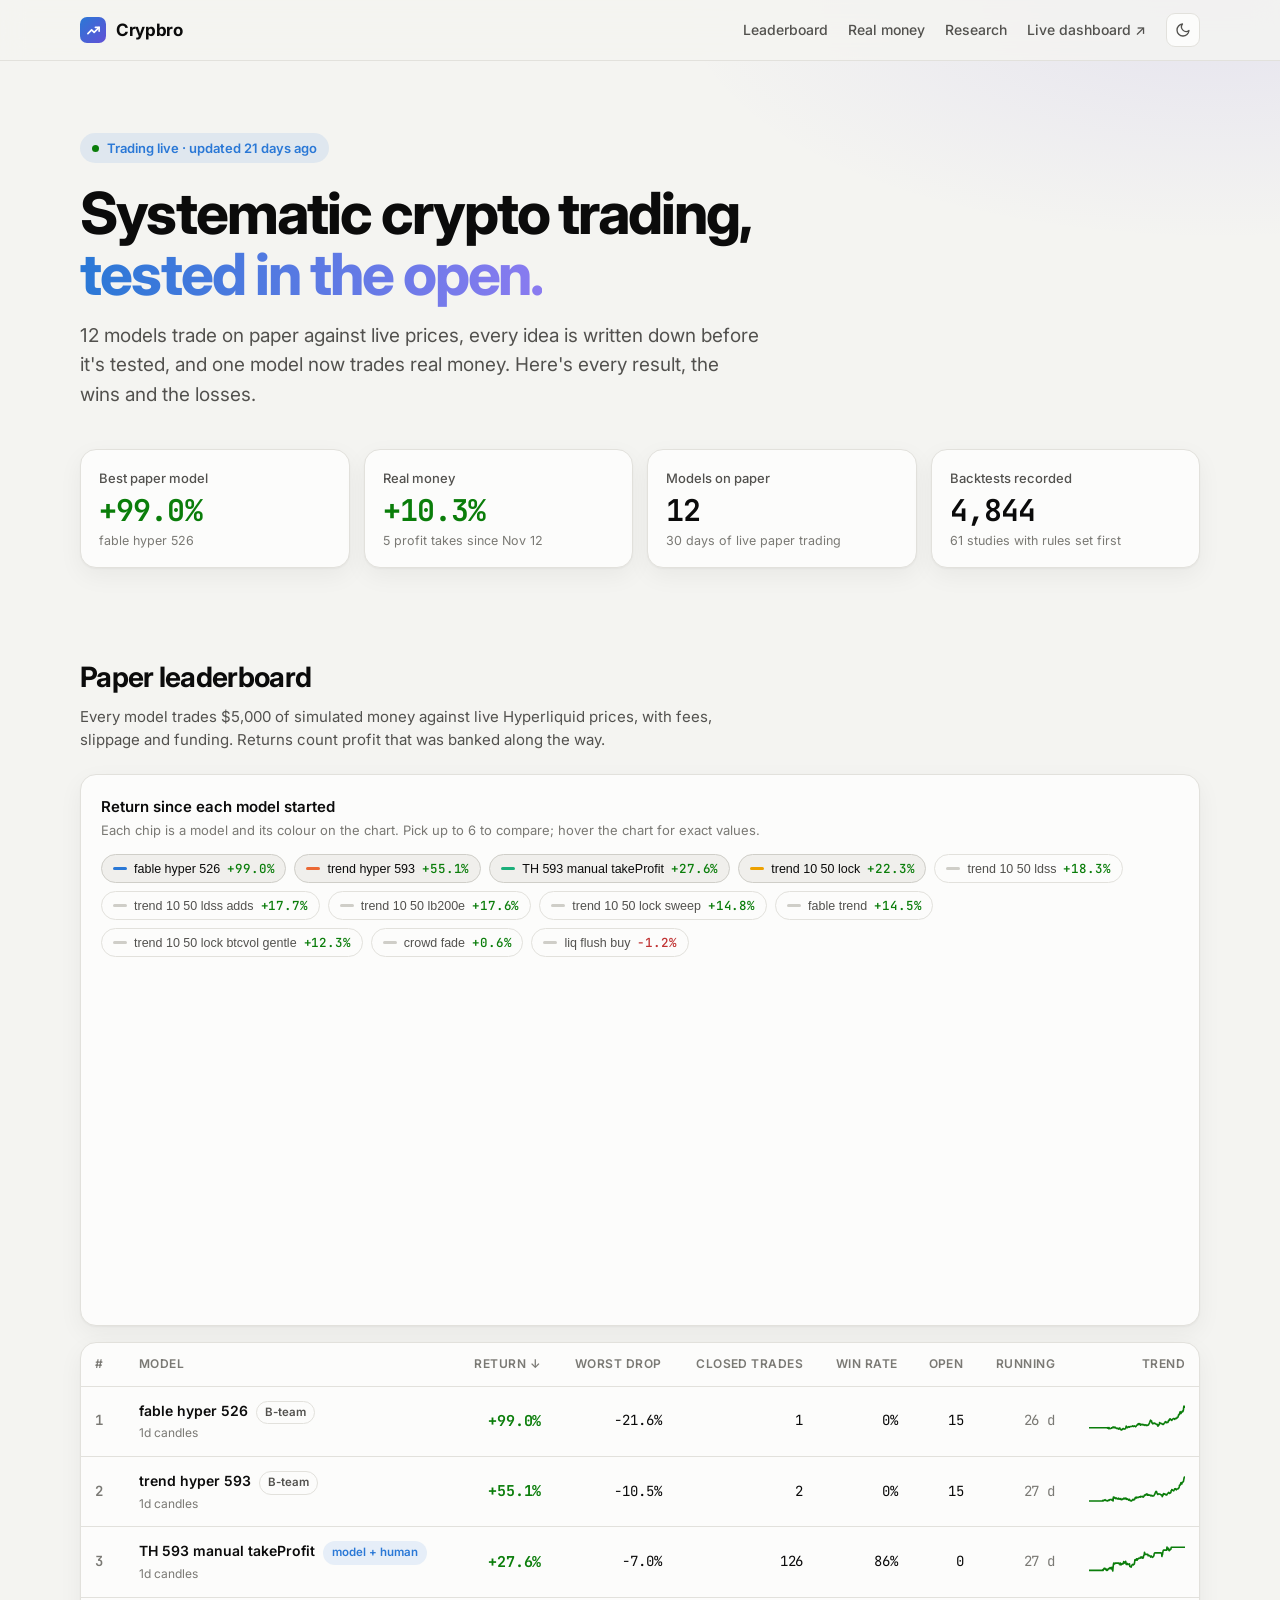
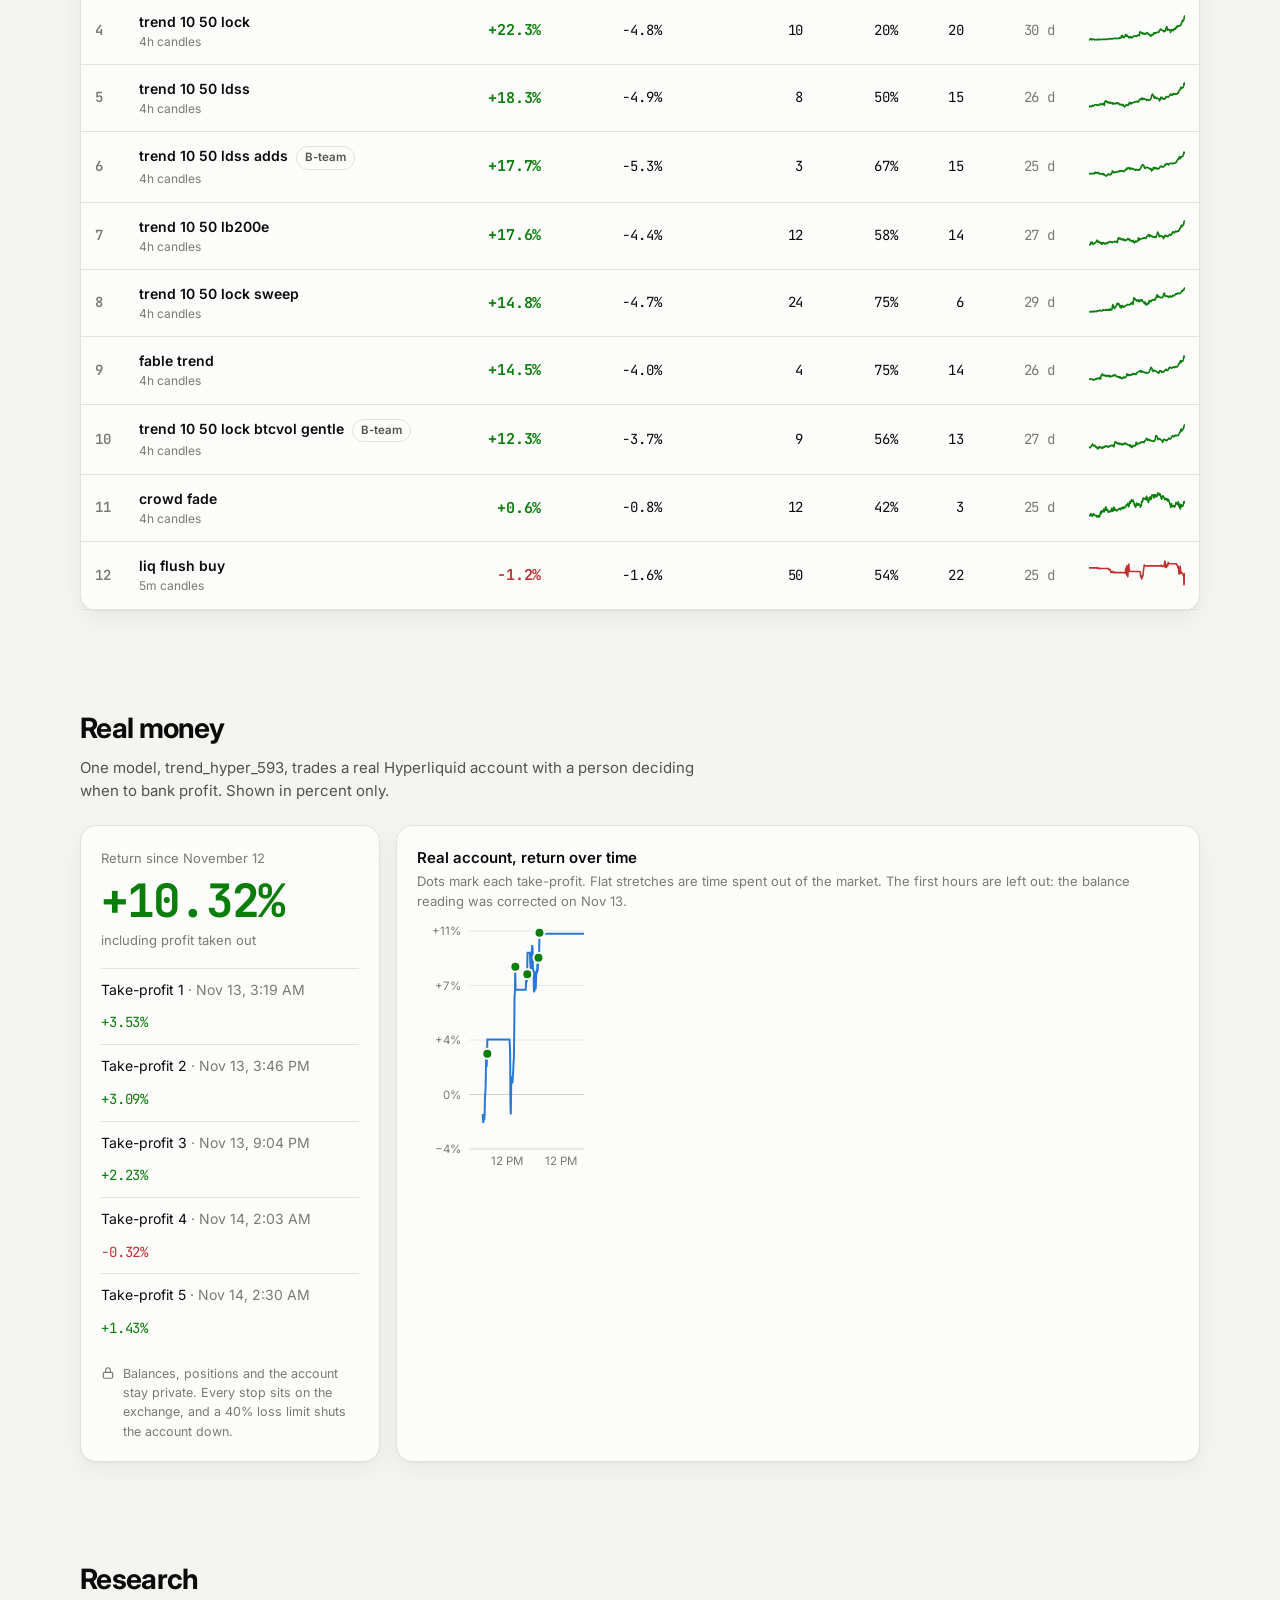
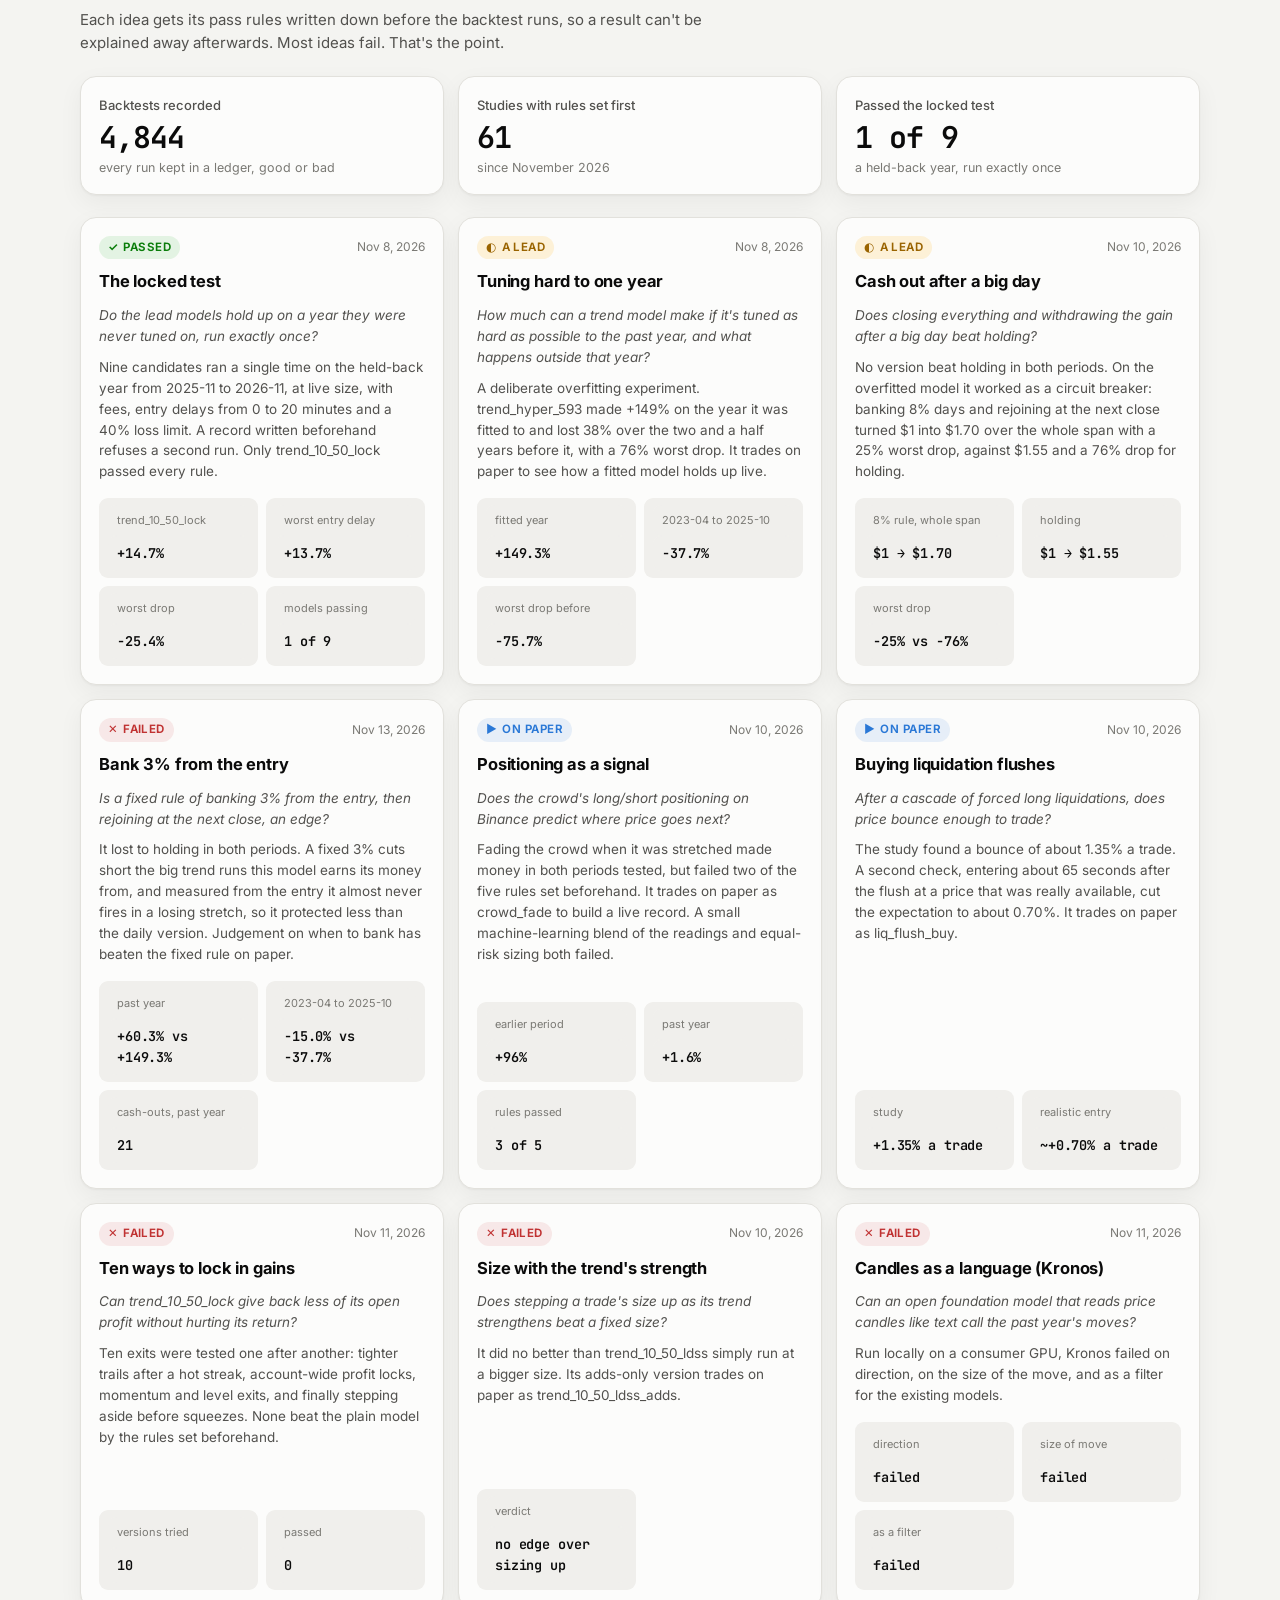
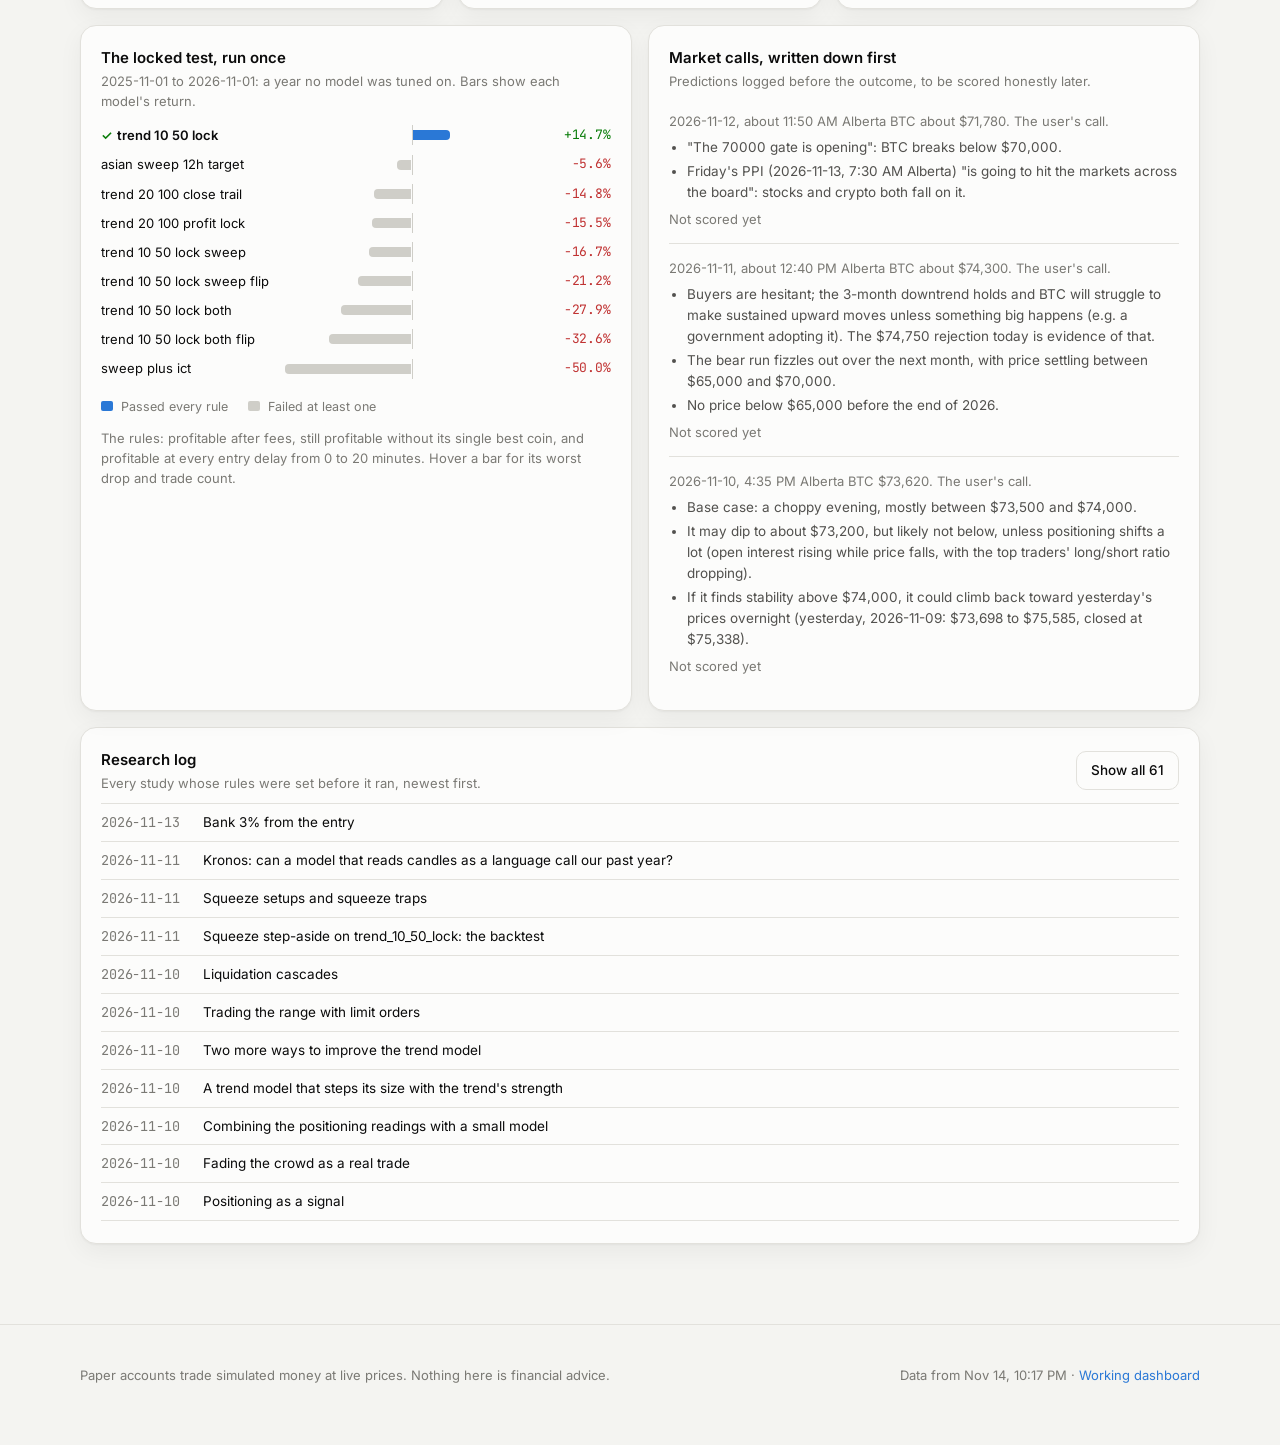
==== index.html @ 4614a89d "Paper dashboard, 2026-11-14 17:17 EST Co-Authored-By: Claude Opus 5.5 <noreply@anthropic.com>" ====
<!doctype html>
<html lang="en">
  <head>
    <meta charset="UTF-8" />
    <meta name="viewport" content="width=device-width, initial-scale=1.0" />
    <meta name="description" content="Systematic crypto trading, tested in the open: paper results, research and a real-money run." />
    <title>Crypbro Results</title>
    <link rel="icon" href="data:image/svg+xml,%3Csvg xmlns='http://www.w3.org/2000/svg' viewBox='0 0 24 24'%3E%3Crect width='24' height='24' rx='6' fill='%232a78d6'/%3E%3Cpolyline points='4 16 9 11 13 14 20 7' fill='none' stroke='white' stroke-width='2.4' stroke-linecap='round' stroke-linejoin='round'/%3E%3C/svg%3E" />
    <link rel="preconnect" href="https://fonts.googleapis.com" />
    <link rel="preconnect" href="https://fonts.gstatic.com" crossorigin />
    <link href="https://fonts.googleapis.com/css2?family=Inter:wght@400;500;600;700;800&family=JetBrains+Mono:wght@400;600&display=swap" rel="stylesheet" />
    <script type="module" crossorigin src="./assets/index-CqusZBx5.js"></script>
    <link rel="stylesheet" crossorigin href="./assets/index-C0SHn3SB.css">
  </head>
  <body>
    <div id="root"></div>
  </body>
</html>
---- assets/index-C0SHn3SB.css ----
:root{color-scheme:light;--page: #f4f4f1;--surface-1: #fcfcfb;--surface-2: #f0efec;--border: #e2e1dc;--border-strong: #cfcec8;--text-primary: #0b0b0b;--text-secondary: #52514e;--text-muted: #7a7974;--accent: #2a78d6;--accent-soft: rgba(42, 120, 214, .1);--up: #0a7d0a;--down: #c03232;--up-soft: rgba(12, 163, 12, .1);--down-soft: rgba(208, 59, 59, .1);--warn: #9a6400;--warn-soft: rgba(250, 178, 25, .16);--grid: #e8e7e2;--glow: radial-gradient(1200px 500px at 15% -10%, rgba(42, 120, 214, .14), transparent 60%), radial-gradient(900px 400px at 95% 0%, rgba(98, 80, 214, .1), transparent 60%);--series-1: #2a78d6;--series-2: #eb6834;--series-3: #1baf7a;--series-4: #eda100;--series-5: #e87ba4;--series-6: #008300;--shadow: 0 1px 2px rgba(0, 0, 0, .04), 0 8px 24px rgba(0, 0, 0, .05)}@media(prefers-color-scheme:dark){:root:not([data-theme=light]){color-scheme:dark;--page: #111110;--surface-1: #1a1a19;--surface-2: #222220;--border: #2c2c29;--border-strong: #3a3a36;--text-primary: #f0efec;--text-secondary: #c3c2b7;--text-muted: #8d8c84;--accent: #3987e5;--accent-soft: rgba(57, 135, 229, .14);--up: #3cc13c;--down: #ec6b6b;--up-soft: rgba(12, 163, 12, .16);--down-soft: rgba(208, 59, 59, .18);--warn: #fab219;--warn-soft: rgba(250, 178, 25, .14);--grid: #262624;--glow: radial-gradient(1200px 500px at 15% -10%, rgba(57, 135, 229, .18), transparent 60%), radial-gradient(900px 400px at 95% 0%, rgba(144, 133, 233, .12), transparent 60%);--series-1: #3987e5;--series-2: #d95926;--series-3: #199e70;--series-4: #c98500;--series-5: #d55181;--series-6: #008300;--shadow: 0 1px 2px rgba(0, 0, 0, .3), 0 8px 24px rgba(0, 0, 0, .25)}}:root[data-theme=dark]{color-scheme:dark;--page: #111110;--surface-1: #1a1a19;--surface-2: #222220;--border: #2c2c29;--border-strong: #3a3a36;--text-primary: #f0efec;--text-secondary: #c3c2b7;--text-muted: #8d8c84;--accent: #3987e5;--accent-soft: rgba(57, 135, 229, .14);--up: #3cc13c;--down: #ec6b6b;--up-soft: rgba(12, 163, 12, .16);--down-soft: rgba(208, 59, 59, .18);--warn: #fab219;--warn-soft: rgba(250, 178, 25, .14);--grid: #262624;--glow: radial-gradient(1200px 500px at 15% -10%, rgba(57, 135, 229, .18), transparent 60%), radial-gradient(900px 400px at 95% 0%, rgba(144, 133, 233, .12), transparent 60%);--series-1: #3987e5;--series-2: #d95926;--series-3: #199e70;--series-4: #c98500;--series-5: #d55181;--series-6: #008300;--shadow: 0 1px 2px rgba(0, 0, 0, .3), 0 8px 24px rgba(0, 0, 0, .25)}*{box-sizing:border-box}html{scroll-behavior:smooth;scroll-padding-top:72px}body{margin:0;background:var(--page);background-image:var(--glow);background-repeat:no-repeat;color:var(--text-primary);font:15px/1.55 Inter,system-ui,-apple-system,Segoe UI,sans-serif;-webkit-font-smoothing:antialiased}a{color:var(--accent);text-decoration:none}a:hover{text-decoration:underline}.num{font-family:JetBrains Mono,ui-monospace,monospace;font-variant-numeric:tabular-nums;letter-spacing:-.01em}.up{color:var(--up)}.down{color:var(--down)}.flat{color:var(--text-secondary)}.muted{color:var(--text-muted)}.wrap{max-width:1160px;margin:0 auto;padding:0 20px}@media(max-width:600px){.wrap{padding:0 16px}}.nav{position:sticky;top:0;z-index:20;background:color-mix(in srgb,var(--page) 82%,transparent);-webkit-backdrop-filter:saturate(160%) blur(12px);backdrop-filter:saturate(160%) blur(12px);border-bottom:1px solid var(--border)}.nav .wrap{display:flex;align-items:center;gap:24px;height:60px}.brand{display:flex;align-items:center;gap:10px;font-weight:700;font-size:17px;color:var(--text-primary);letter-spacing:-.02em}.brand:hover{text-decoration:none}.brand-mark{width:26px;height:26px;border-radius:7px;background:linear-gradient(135deg,var(--series-1),#6250d6);display:grid;place-items:center}.nav-links{display:flex;gap:20px;margin-left:auto;align-items:center}.nav-links a{color:var(--text-secondary);font-size:14px;font-weight:500}.nav-links a:hover{color:var(--text-primary);text-decoration:none}.icon-btn{border:1px solid var(--border);background:var(--surface-1);color:var(--text-secondary);width:34px;height:34px;border-radius:9px;display:grid;place-items:center;cursor:pointer}.icon-btn:hover{color:var(--text-primary);border-color:var(--border-strong)}@media(max-width:720px){.nav-links a.hide-sm{display:none}.nav-links{gap:14px}}.hero{padding:72px 0 40px}.eyebrow{display:inline-flex;align-items:center;gap:8px;font-size:13px;font-weight:600;color:var(--accent);background:var(--accent-soft);padding:5px 12px;border-radius:999px}.pulse{width:7px;height:7px;border-radius:50%;background:var(--up);box-shadow:0 0 0 0 var(--up);animation:pulse 2s infinite}@keyframes pulse{0%{box-shadow:0 0 color-mix(in srgb,var(--up) 60%,transparent)}70%{box-shadow:0 0 0 8px transparent}to{box-shadow:0 0 0 0 transparent}}@media(prefers-reduced-motion:reduce){.pulse{animation:none}html{scroll-behavior:auto}}.hero h1{font-size:clamp(34px,5.6vw,58px);line-height:1.05;letter-spacing:-.035em;margin:20px 0 16px;max-width:820px;font-weight:750}.hero h1 .grad{background:linear-gradient(90deg,var(--series-1),#8a7bf0);-webkit-background-clip:text;background-clip:text;color:transparent}.hero p.lede{font-size:clamp(16px,2vw,19px);color:var(--text-secondary);max-width:680px;margin:0}.kpis{display:grid;grid-template-columns:repeat(4,1fr);gap:14px;margin-top:40px}@media(max-width:900px){.kpis{grid-template-columns:repeat(2,1fr)}}@media(max-width:460px){.kpis{grid-template-columns:1fr}}.kpi{background:var(--surface-1);border:1px solid var(--border);border-radius:16px;padding:18px 18px 16px;box-shadow:var(--shadow)}.kpi .k{font-size:13px;color:var(--text-secondary);font-weight:500}.kpi .v{font-size:30px;font-weight:650;letter-spacing:-.03em;margin:6px 0 4px;line-height:1.1}.kpi .s{font-size:12.5px;color:var(--text-muted)}section.block{padding:48px 0}.section-head{display:flex;align-items:flex-end;justify-content:space-between;gap:20px;margin-bottom:22px;flex-wrap:wrap}.section-head h2{font-size:28px;letter-spacing:-.025em;margin:0 0 6px}.section-head p{margin:0;color:var(--text-secondary);max-width:640px}.card{background:var(--surface-1);border:1px solid var(--border);border-radius:16px;box-shadow:var(--shadow)}.card-pad{padding:20px}@media(max-width:600px){.card-pad{padding:14px}}.card-title{font-size:15px;font-weight:600;margin:0}.card-sub{font-size:13px;color:var(--text-muted);margin:2px 0 0}.chips{display:flex;flex-wrap:wrap;gap:8px;margin:14px 0 6px}.chip{display:inline-flex;align-items:center;gap:7px;font-size:12.5px;font-weight:500;border:1px solid var(--border);background:var(--surface-1);color:var(--text-secondary);padding:5px 11px;border-radius:999px;cursor:pointer;white-space:nowrap}.chip:hover{border-color:var(--border-strong);color:var(--text-primary)}.chip[aria-pressed=true]{color:var(--text-primary);border-color:var(--border-strong);background:var(--surface-2)}.chip:disabled{opacity:.45;cursor:not-allowed}.swatch{width:14px;height:3px;border-radius:2px;flex:none}.chip .swatch.off{background:var(--border-strong)!important}.chart-box{height:340px;margin-top:8px}@media(max-width:600px){.chart-box{height:260px}}.tooltip{background:var(--surface-1);border:1px solid var(--border-strong);border-radius:10px;padding:10px 12px;box-shadow:var(--shadow);font-size:12.5px;min-width:190px}.tooltip .when{color:var(--text-muted);margin-bottom:6px}.tooltip .row{display:flex;align-items:center;gap:8px;justify-content:space-between;padding:2px 0}.tooltip .row .who{display:flex;align-items:center;gap:7px;color:var(--text-secondary)}.recharts-cartesian-axis-tick-value{fill:var(--text-muted);font-size:11.5px}.recharts-surface:focus{outline:none}.table-wrap{overflow-x:auto}table.board{width:100%;border-collapse:collapse;font-size:14px}table.board th{text-align:left;font-size:12px;font-weight:600;color:var(--text-muted);text-transform:uppercase;letter-spacing:.04em;padding:12px 14px;border-bottom:1px solid var(--border);white-space:nowrap}table.board th.r,table.board td.r{text-align:right}table.board th button{all:unset;cursor:pointer}table.board th button:hover{color:var(--text-primary)}table.board td{padding:13px 14px;border-bottom:1px solid var(--border);vertical-align:middle;white-space:nowrap}table.board tbody tr.row{cursor:pointer;transition:background .12s}table.board tbody tr.row:hover{background:var(--surface-2)}table.board tbody tr.row:focus-visible{outline:2px solid var(--accent);outline-offset:-2px}table.board tr.open-row td{background:var(--surface-2)}.rank{color:var(--text-muted);font-weight:600;width:28px}@media(max-width:640px){table.board .col-wide{display:none}table.board td,table.board th{padding:12px 10px}table.board td:nth-child(2){white-space:normal}.facts{grid-template-columns:repeat(2,1fr)}}.model-name{font-weight:600}.badge{display:inline-flex;align-items:center;gap:5px;font-size:11.5px;font-weight:600;padding:2px 8px;border-radius:999px;border:1px solid var(--border);color:var(--text-secondary);margin-left:8px}.badge.human{color:var(--accent);background:var(--accent-soft);border-color:transparent}.ret{font-weight:650;font-size:15px}.detail{padding:6px 4px 18px;display:grid;grid-template-columns:1.3fr 1fr;gap:22px;white-space:normal}@media(max-width:860px){.detail{grid-template-columns:1fr}}.detail p{margin:0 0 12px;color:var(--text-secondary)}.facts{display:grid;grid-template-columns:repeat(3,1fr);gap:10px;margin-top:4px}.fact{background:var(--surface-1);border:1px solid var(--border);border-radius:10px;padding:9px 11px}.fact .k{font-size:11.5px;color:var(--text-muted)}.fact .v{font-size:15px;font-weight:600}.pos-list{display:flex;flex-wrap:wrap;gap:6px}.pos{font-size:12px;padding:3px 8px;border-radius:7px;background:var(--surface-1);border:1px solid var(--border)}.pos b{font-weight:600}.live-grid{display:grid;grid-template-columns:300px 1fr;gap:16px}@media(max-width:860px){.live-grid{grid-template-columns:1fr}}.big{font-size:46px;font-weight:700;letter-spacing:-.04em;line-height:1;margin:10px 0 6px}.pull{display:flex;justify-content:space-between;align-items:center;gap:12px;flex-wrap:wrap;padding:10px 0;border-top:1px solid var(--border);font-size:14px}.lock-note{display:flex;gap:8px;align-items:flex-start;font-size:12.5px;color:var(--text-muted);margin-top:14px}.stats-strip{display:grid;grid-template-columns:repeat(3,1fr);gap:14px;margin-bottom:22px}@media(max-width:700px){.stats-strip{grid-template-columns:1fr}}.cards{display:grid;grid-template-columns:repeat(3,1fr);gap:14px}@media(max-width:1000px){.cards{grid-template-columns:repeat(2,1fr)}}@media(max-width:640px){.cards{grid-template-columns:1fr}}.study{display:flex;flex-direction:column;gap:10px;padding:18px}.study h3{font-size:16.5px;margin:0;letter-spacing:-.01em}.study .q{font-size:13.5px;color:var(--text-secondary);margin:0;font-style:italic}.study .f{font-size:13.5px;color:var(--text-secondary);margin:0}.study .meta{display:flex;justify-content:space-between;align-items:center;font-size:12px;color:var(--text-muted)}.verdict{display:inline-flex;align-items:center;gap:5px;font-size:11.5px;font-weight:650;padding:3px 9px;border-radius:999px;text-transform:uppercase;letter-spacing:.04em}.verdict.passed{color:var(--up);background:var(--up-soft)}.verdict.failed{color:var(--down);background:var(--down-soft)}.verdict.lead{color:var(--warn);background:var(--warn-soft)}.verdict.on-paper{color:var(--accent);background:var(--accent-soft)}.nums{display:grid;grid-template-columns:1fr 1fr;gap:8px;margin-top:auto;padding-top:6px}.nums div{background:var(--surface-2);border-radius:9px;padding:7px 9px}.nums .k{font-size:11px;color:var(--text-muted)}.nums .v{font-size:13.5px;font-weight:600}.two-col{display:grid;grid-template-columns:1fr 1fr;gap:16px;margin-top:16px}@media(max-width:900px){.two-col{grid-template-columns:1fr}}.log{list-style:none;margin:10px 0 0;padding:0;max-height:420px;overflow-y:auto}.log li{display:grid;grid-template-columns:92px 1fr;gap:10px;padding:8px 0;border-top:1px solid var(--border);font-size:13.5px}.log li .d{color:var(--text-muted)}.call{padding:14px 0;border-top:1px solid var(--border)}.call:first-of-type{border-top:0}.call .h{font-size:13px;color:var(--text-muted);margin-bottom:6px}.call ul{margin:0;padding-left:18px;font-size:13.5px;color:var(--text-secondary)}.call li{margin:3px 0}.btn{display:inline-flex;align-items:center;gap:8px;border:1px solid var(--border);background:var(--surface-1);color:var(--text-primary);padding:8px 14px;border-radius:10px;font:inherit;font-size:13.5px;font-weight:500;cursor:pointer}.btn:hover{border-color:var(--border-strong);text-decoration:none}.view-toggle{display:inline-flex;border:1px solid var(--border);border-radius:10px;overflow:hidden}.view-toggle button{border:0;background:var(--surface-1);color:var(--text-secondary);padding:6px 12px;font:inherit;font-size:12.5px;cursor:pointer}.view-toggle button[aria-pressed=true]{background:var(--surface-2);color:var(--text-primary);font-weight:600}footer{padding:40px 0 60px;color:var(--text-muted);font-size:13px;border-top:1px solid var(--border);margin-top:32px}footer .wrap{display:flex;justify-content:space-between;gap:20px;flex-wrap:wrap}.loading{display:grid;place-items:center;min-height:60vh;color:var(--text-muted)}
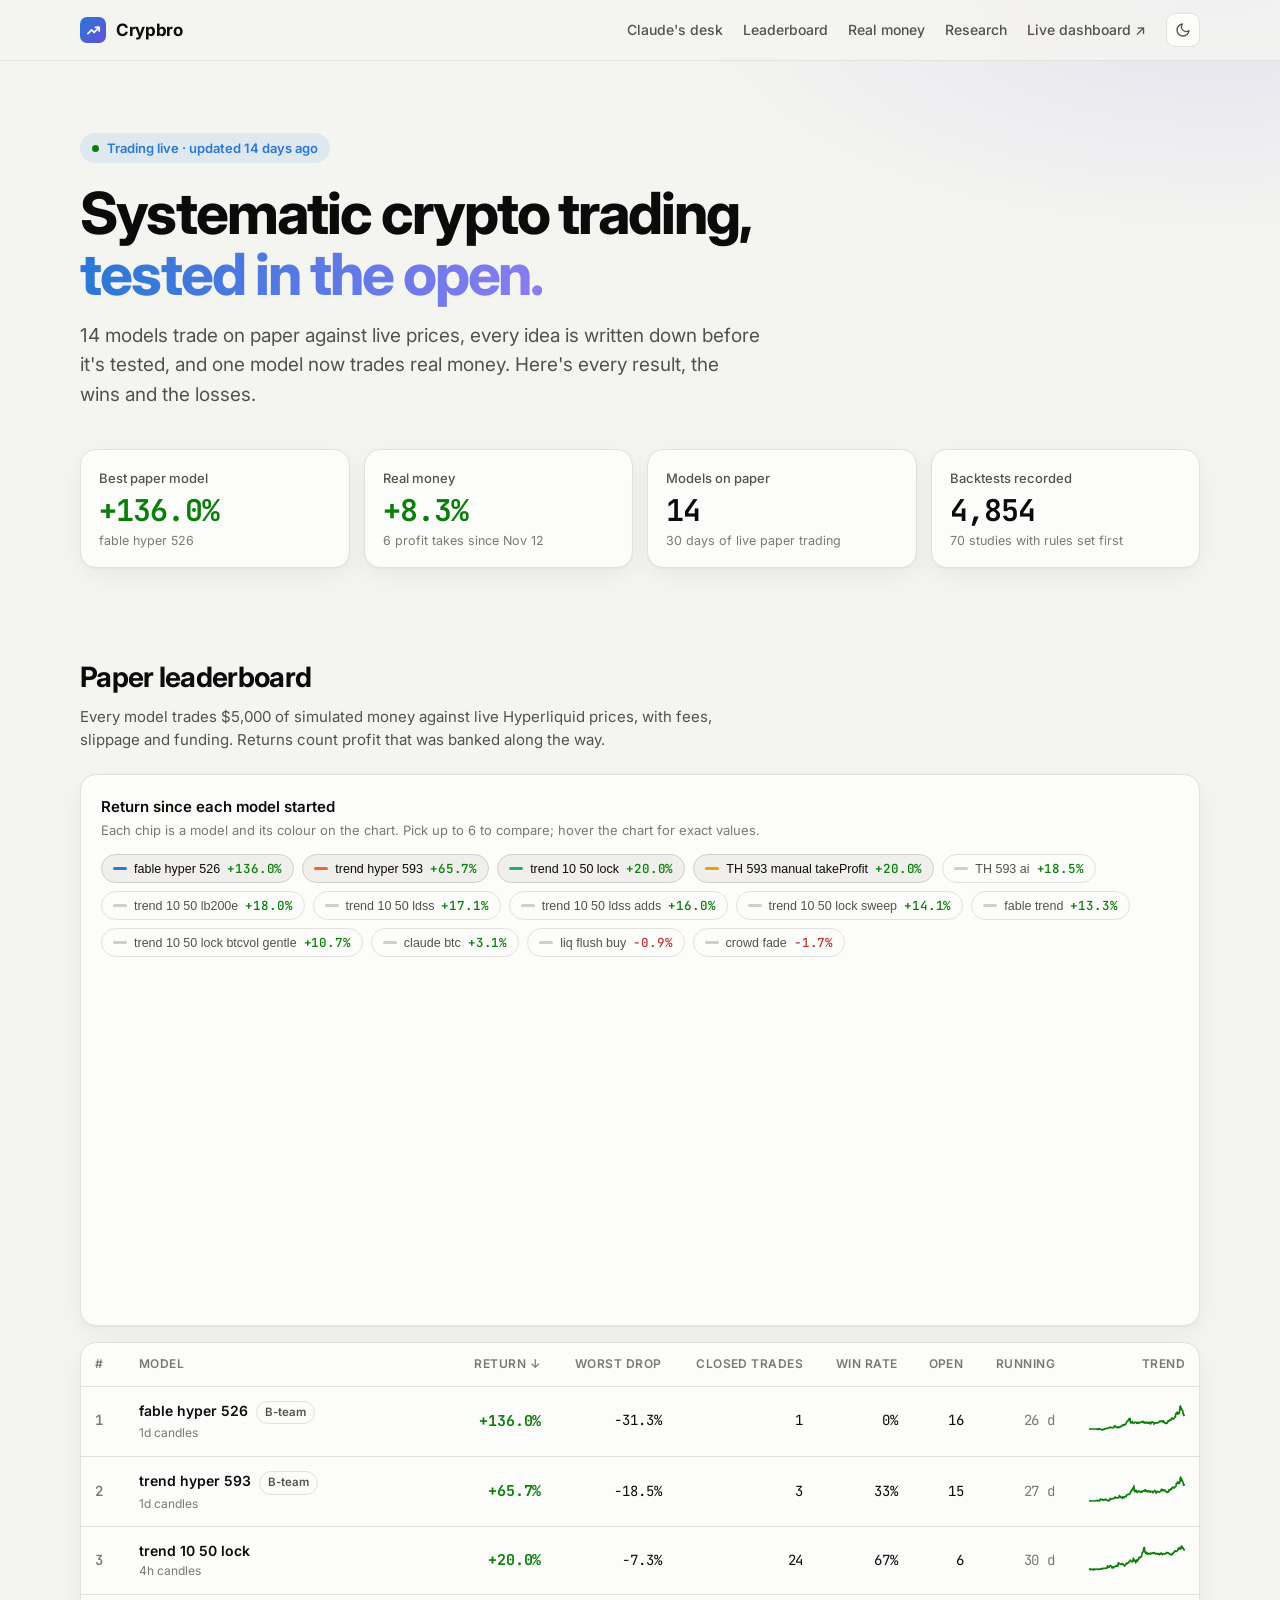
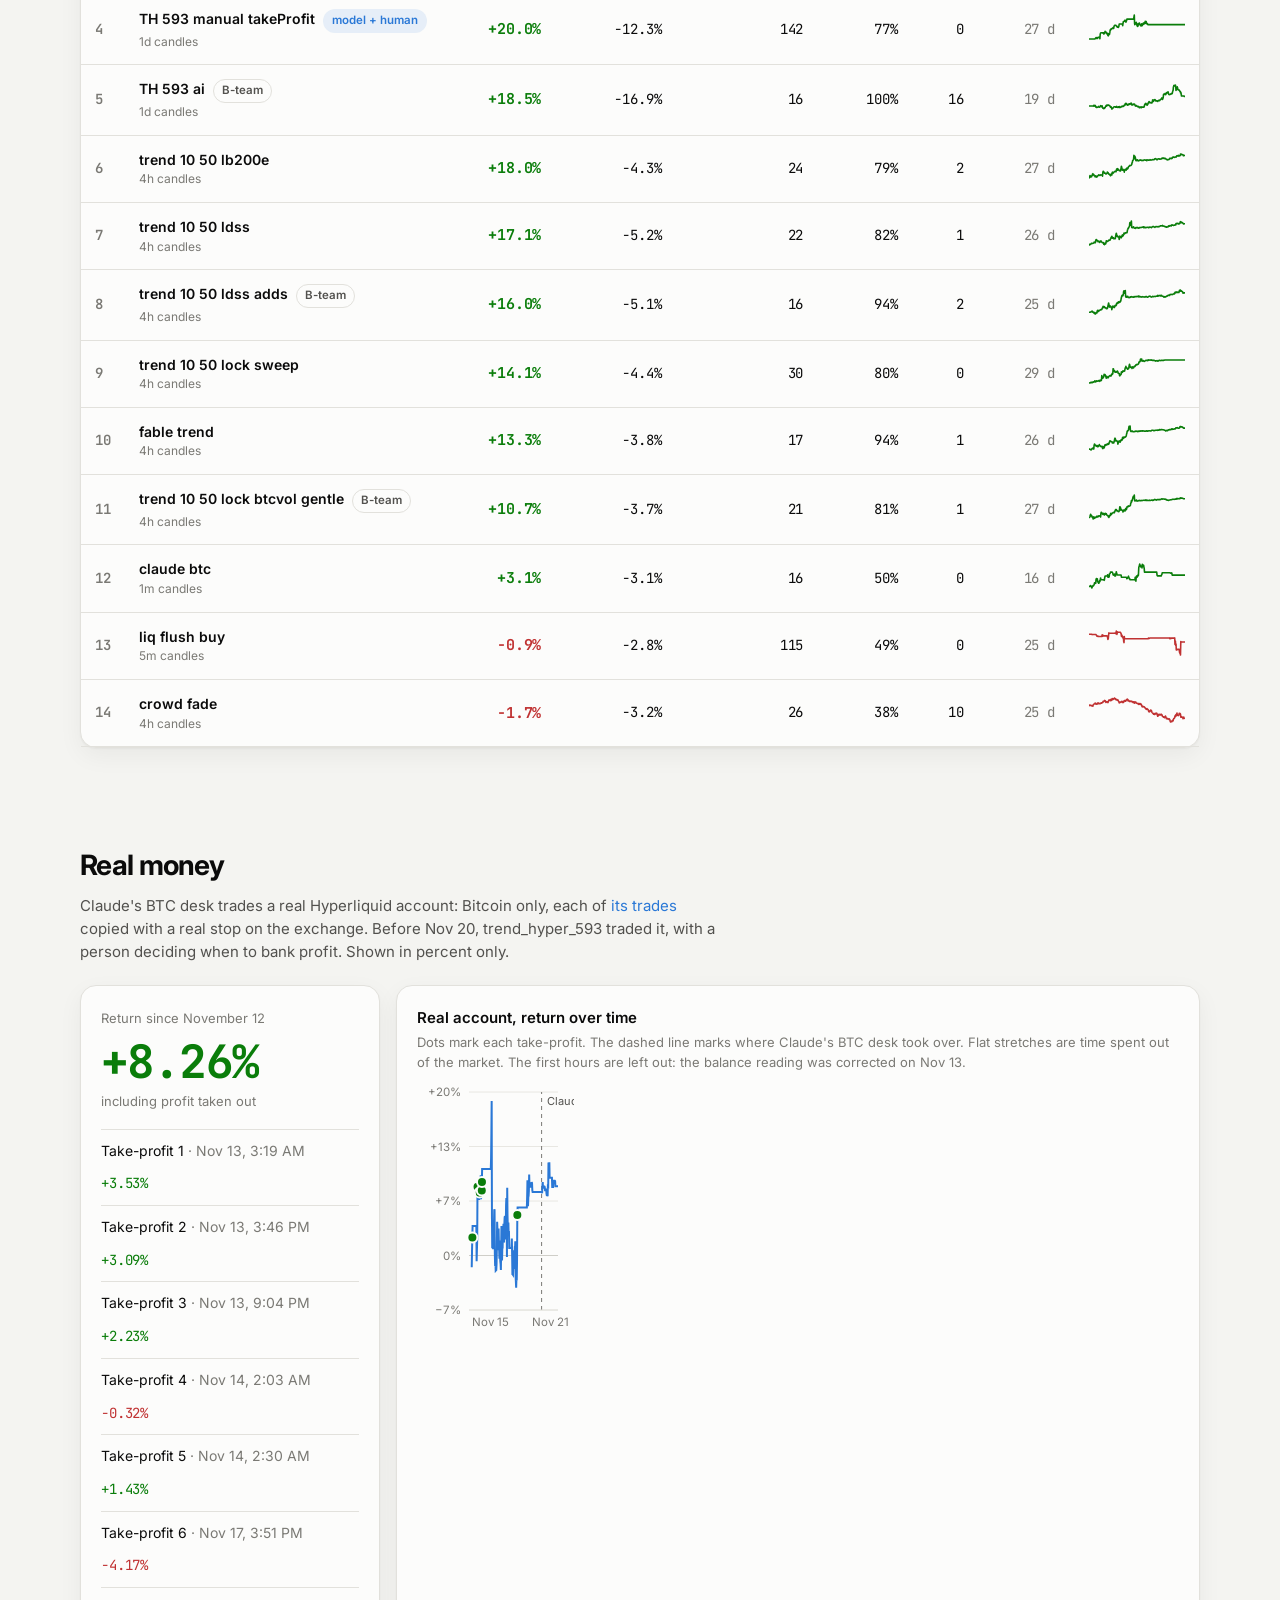
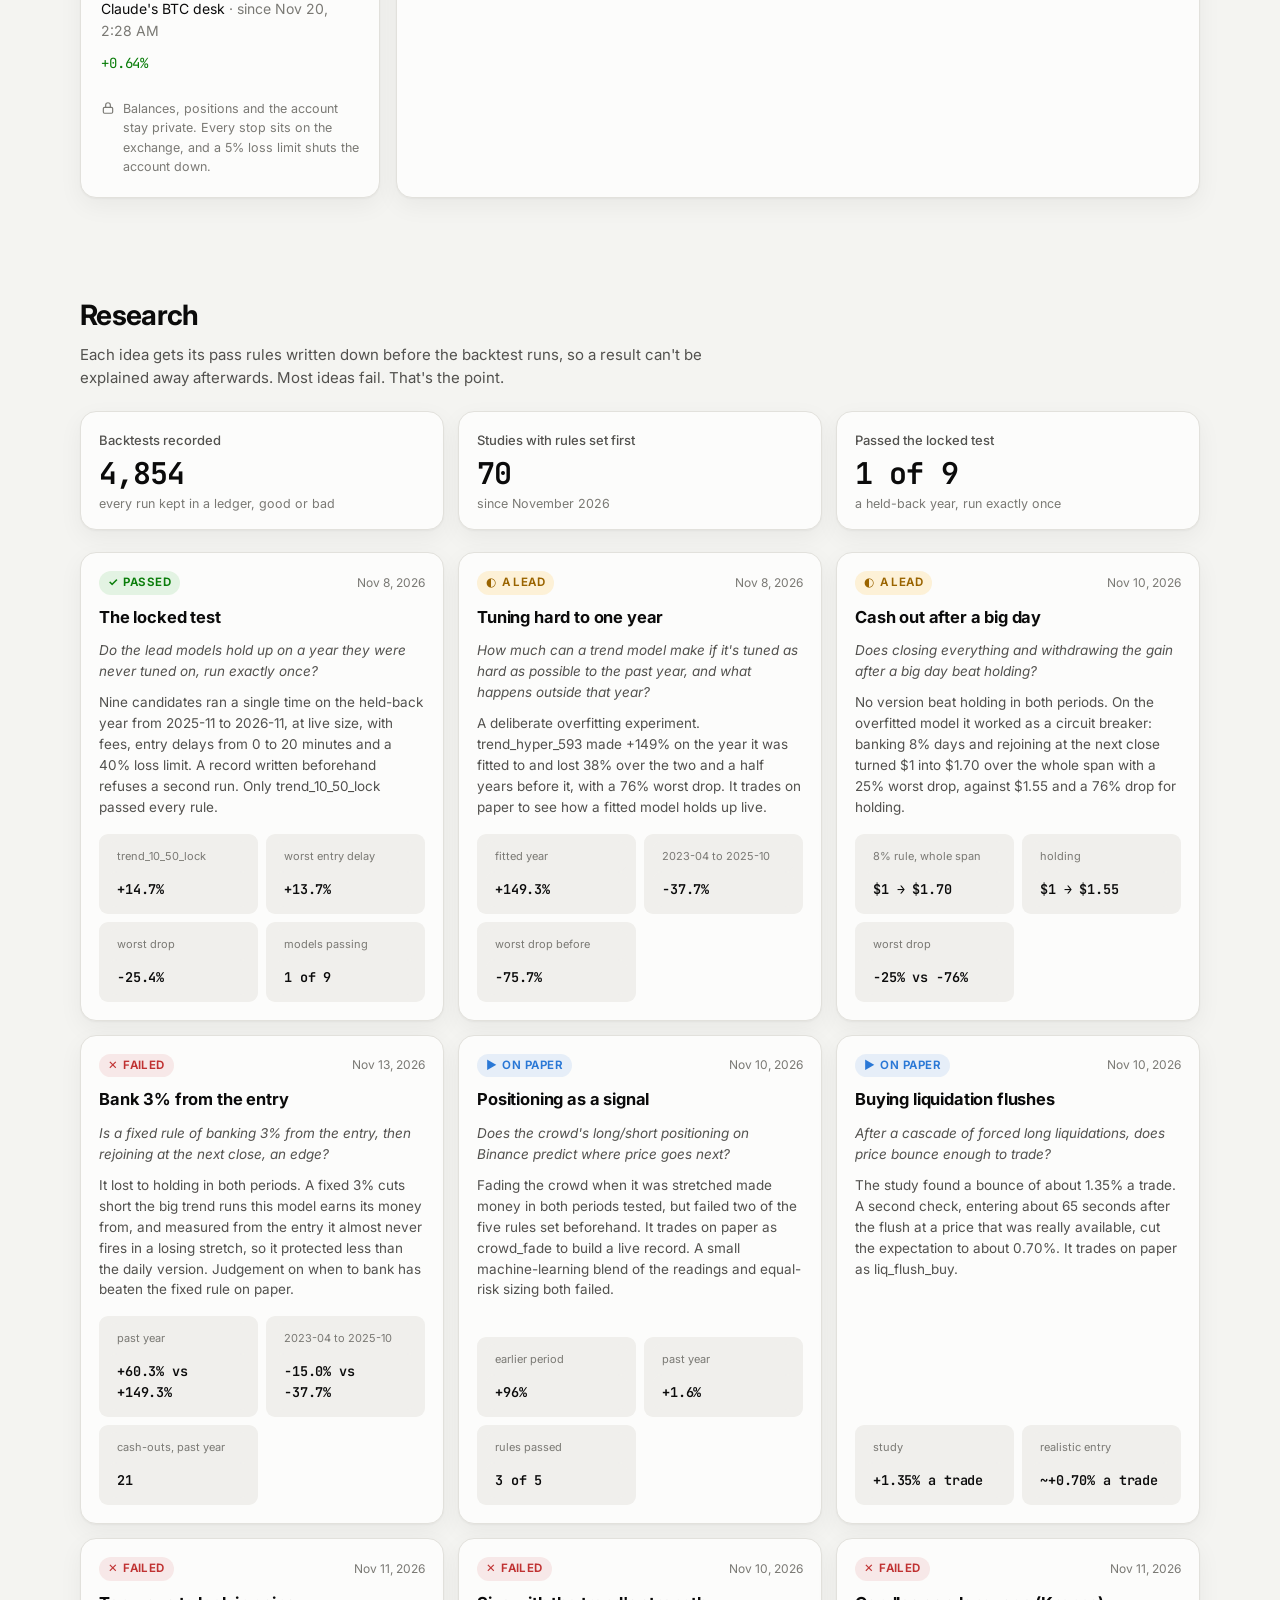
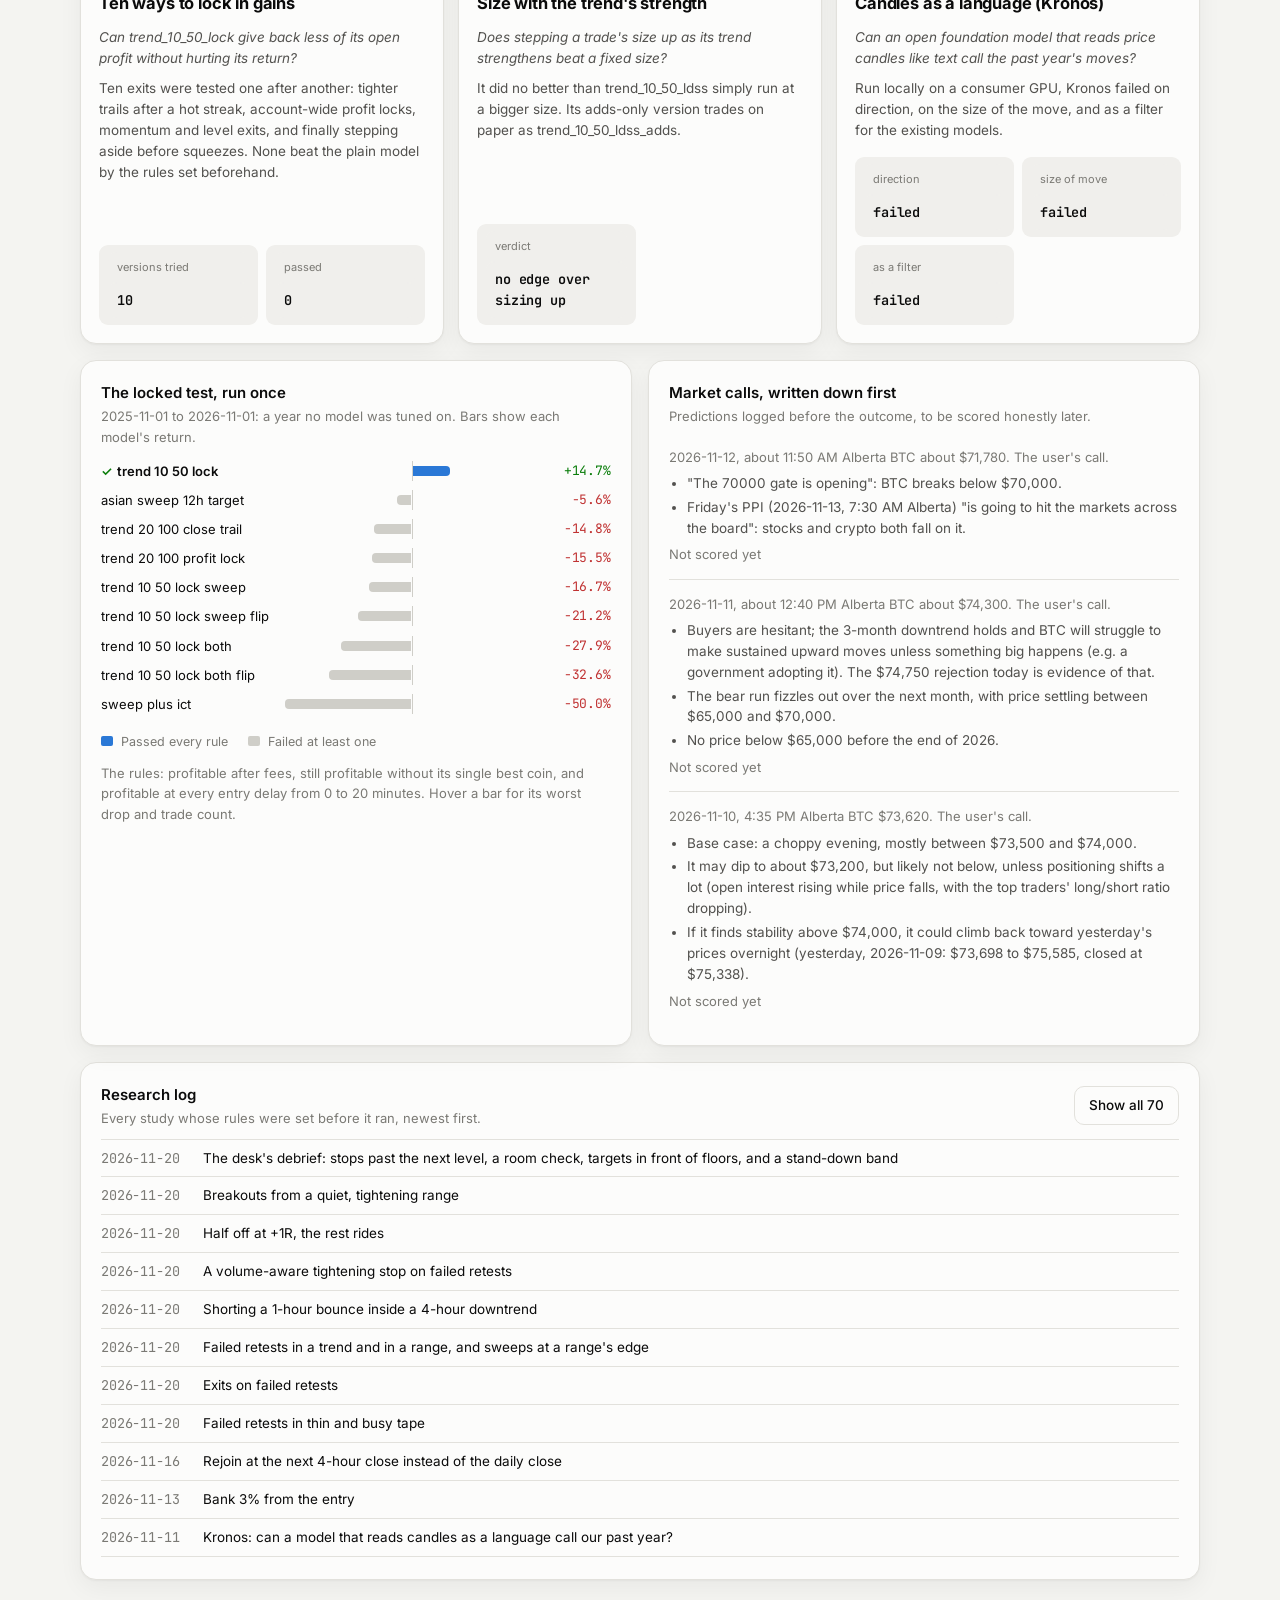
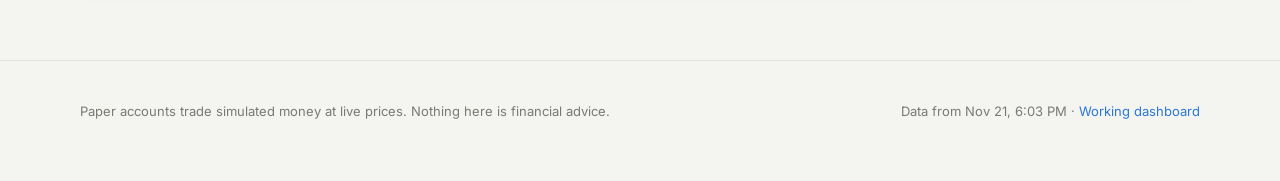
==== commit 9221d1c7: "Paper dashboard, 2026-11-21 13:03 EST Co-Authored-By: Claude Opus 5.5 <noreply@anthropic.com>" ====
--- a/index.html
+++ b/index.html
@@ -9,8 +9,8 @@
     <link rel="preconnect" href="https://fonts.googleapis.com" />
     <link rel="preconnect" href="https://fonts.gstatic.com" crossorigin />
     <link href="https://fonts.googleapis.com/css2?family=Inter:wght@400;500;600;700;800&family=JetBrains+Mono:wght@400;600&display=swap" rel="stylesheet" />
-    <script type="module" crossorigin src="./assets/index-CqusZBx5.js"></script>
-    <link rel="stylesheet" crossorigin href="./assets/index-C0SHn3SB.css">
+    <script type="module" crossorigin src="./assets/index-D_Wqde8p.js"></script>
+    <link rel="stylesheet" crossorigin href="./assets/index-Bmfn3Bqt.css">
   </head>
   <body>
     <div id="root"></div>
--- a/assets/index-Bmfn3Bqt.css
+++ b/assets/index-Bmfn3Bqt.css
@@ -0,0 +1 @@
+:root{color-scheme:light;--page: #f4f4f1;--surface-1: #fcfcfb;--surface-2: #f0efec;--border: #e2e1dc;--border-strong: #cfcec8;--text-primary: #0b0b0b;--text-secondary: #52514e;--text-muted: #7a7974;--accent: #2a78d6;--accent-soft: rgba(42, 120, 214, .1);--up: #0a7d0a;--down: #c03232;--up-soft: rgba(12, 163, 12, .1);--down-soft: rgba(208, 59, 59, .1);--warn: #9a6400;--warn-soft: rgba(250, 178, 25, .16);--grid: #e8e7e2;--glow: radial-gradient(1200px 500px at 15% -10%, rgba(42, 120, 214, .14), transparent 60%), radial-gradient(900px 400px at 95% 0%, rgba(98, 80, 214, .1), transparent 60%);--series-1: #2a78d6;--series-2: #eb6834;--series-3: #1baf7a;--series-4: #eda100;--series-5: #e87ba4;--series-6: #008300;--shadow: 0 1px 2px rgba(0, 0, 0, .04), 0 8px 24px rgba(0, 0, 0, .05)}@media(prefers-color-scheme:dark){:root:not([data-theme=light]){color-scheme:dark;--page: #111110;--surface-1: #1a1a19;--surface-2: #222220;--border: #2c2c29;--border-strong: #3a3a36;--text-primary: #f0efec;--text-secondary: #c3c2b7;--text-muted: #8d8c84;--accent: #3987e5;--accent-soft: rgba(57, 135, 229, .14);--up: #3cc13c;--down: #ec6b6b;--up-soft: rgba(12, 163, 12, .16);--down-soft: rgba(208, 59, 59, .18);--warn: #fab219;--warn-soft: rgba(250, 178, 25, .14);--grid: #262624;--glow: radial-gradient(1200px 500px at 15% -10%, rgba(57, 135, 229, .18), transparent 60%), radial-gradient(900px 400px at 95% 0%, rgba(144, 133, 233, .12), transparent 60%);--series-1: #3987e5;--series-2: #d95926;--series-3: #199e70;--series-4: #c98500;--series-5: #d55181;--series-6: #008300;--shadow: 0 1px 2px rgba(0, 0, 0, .3), 0 8px 24px rgba(0, 0, 0, .25)}}:root[data-theme=dark]{color-scheme:dark;--page: #111110;--surface-1: #1a1a19;--surface-2: #222220;--border: #2c2c29;--border-strong: #3a3a36;--text-primary: #f0efec;--text-secondary: #c3c2b7;--text-muted: #8d8c84;--accent: #3987e5;--accent-soft: rgba(57, 135, 229, .14);--up: #3cc13c;--down: #ec6b6b;--up-soft: rgba(12, 163, 12, .16);--down-soft: rgba(208, 59, 59, .18);--warn: #fab219;--warn-soft: rgba(250, 178, 25, .14);--grid: #262624;--glow: radial-gradient(1200px 500px at 15% -10%, rgba(57, 135, 229, .18), transparent 60%), radial-gradient(900px 400px at 95% 0%, rgba(144, 133, 233, .12), transparent 60%);--series-1: #3987e5;--series-2: #d95926;--series-3: #199e70;--series-4: #c98500;--series-5: #d55181;--series-6: #008300;--shadow: 0 1px 2px rgba(0, 0, 0, .3), 0 8px 24px rgba(0, 0, 0, .25)}*{box-sizing:border-box}html{scroll-behavior:smooth;scroll-padding-top:72px}body{margin:0;background:var(--page);background-image:var(--glow);background-repeat:no-repeat;color:var(--text-primary);font:15px/1.55 Inter,system-ui,-apple-system,Segoe UI,sans-serif;-webkit-font-smoothing:antialiased}a{color:var(--accent);text-decoration:none}a:hover{text-decoration:underline}.num{font-family:JetBrains Mono,ui-monospace,monospace;font-variant-numeric:tabular-nums;letter-spacing:-.01em}.up{color:var(--up)}.down{color:var(--down)}.flat{color:var(--text-secondary)}.muted{color:var(--text-muted)}.wrap{max-width:1160px;margin:0 auto;padding:0 20px}@media(max-width:600px){.wrap{padding:0 16px}}.nav{position:sticky;top:0;z-index:20;background:color-mix(in srgb,var(--page) 82%,transparent);-webkit-backdrop-filter:saturate(160%) blur(12px);backdrop-filter:saturate(160%) blur(12px);border-bottom:1px solid var(--border)}.nav .wrap{display:flex;align-items:center;gap:24px;height:60px}.brand{display:flex;align-items:center;gap:10px;font-weight:700;font-size:17px;color:var(--text-primary);letter-spacing:-.02em}.brand:hover{text-decoration:none}.brand-mark{width:26px;height:26px;border-radius:7px;background:linear-gradient(135deg,var(--series-1),#6250d6);display:grid;place-items:center}.nav-links{display:flex;gap:20px;margin-left:auto;align-items:center}.nav-links a{color:var(--text-secondary);font-size:14px;font-weight:500}.nav-links a:hover{color:var(--text-primary);text-decoration:none}.icon-btn{border:1px solid var(--border);background:var(--surface-1);color:var(--text-secondary);width:34px;height:34px;border-radius:9px;display:grid;place-items:center;cursor:pointer}.icon-btn:hover{color:var(--text-primary);border-color:var(--border-strong)}@media(max-width:720px){.nav-links a.hide-sm{display:none}.nav-links{gap:14px}}.hero{padding:72px 0 40px}.eyebrow{display:inline-flex;align-items:center;gap:8px;font-size:13px;font-weight:600;color:var(--accent);background:var(--accent-soft);padding:5px 12px;border-radius:999px}.pulse{width:7px;height:7px;border-radius:50%;background:var(--up);box-shadow:0 0 0 0 var(--up);animation:pulse 2s infinite}@keyframes pulse{0%{box-shadow:0 0 color-mix(in srgb,var(--up) 60%,transparent)}70%{box-shadow:0 0 0 8px transparent}to{box-shadow:0 0 0 0 transparent}}@media(prefers-reduced-motion:reduce){.pulse{animation:none}html{scroll-behavior:auto}}.hero h1{font-size:clamp(34px,5.6vw,58px);line-height:1.05;letter-spacing:-.035em;margin:20px 0 16px;max-width:820px;font-weight:750}.hero h1 .grad{background:linear-gradient(90deg,var(--series-1),#8a7bf0);-webkit-background-clip:text;background-clip:text;color:transparent}.hero p.lede{font-size:clamp(16px,2vw,19px);color:var(--text-secondary);max-width:680px;margin:0}.kpis{display:grid;grid-template-columns:repeat(4,1fr);gap:14px;margin-top:40px}@media(max-width:900px){.kpis{grid-template-columns:repeat(2,1fr)}}@media(max-width:460px){.kpis{grid-template-columns:1fr}}.kpi{background:var(--surface-1);border:1px solid var(--border);border-radius:16px;padding:18px 18px 16px;box-shadow:var(--shadow)}.kpi .k{font-size:13px;color:var(--text-secondary);font-weight:500}.kpi .v{font-size:30px;font-weight:650;letter-spacing:-.03em;margin:6px 0 4px;line-height:1.1}.kpi .s{font-size:12.5px;color:var(--text-muted)}section.block{padding:48px 0}.section-head{display:flex;align-items:flex-end;justify-content:space-between;gap:20px;margin-bottom:22px;flex-wrap:wrap}.section-head h2{font-size:28px;letter-spacing:-.025em;margin:0 0 6px}.section-head p{margin:0;color:var(--text-secondary);max-width:640px}.card{background:var(--surface-1);border:1px solid var(--border);border-radius:16px;box-shadow:var(--shadow)}.card-pad{padding:20px}@media(max-width:600px){.card-pad{padding:14px}}.card-title{font-size:15px;font-weight:600;margin:0}.card-sub{font-size:13px;color:var(--text-muted);margin:2px 0 0}.chips{display:flex;flex-wrap:wrap;gap:8px;margin:14px 0 6px}.chip{display:inline-flex;align-items:center;gap:7px;font-size:12.5px;font-weight:500;border:1px solid var(--border);background:var(--surface-1);color:var(--text-secondary);padding:5px 11px;border-radius:999px;cursor:pointer;white-space:nowrap}.chip:hover{border-color:var(--border-strong);color:var(--text-primary)}.chip[aria-pressed=true]{color:var(--text-primary);border-color:var(--border-strong);background:var(--surface-2)}.chip:disabled{opacity:.45;cursor:not-allowed}.swatch{width:14px;height:3px;border-radius:2px;flex:none}.chip .swatch.off{background:var(--border-strong)!important}.chart-box{height:340px;margin-top:8px}@media(max-width:600px){.chart-box{height:260px}}.tooltip{background:var(--surface-1);border:1px solid var(--border-strong);border-radius:10px;padding:10px 12px;box-shadow:var(--shadow);font-size:12.5px;min-width:190px}.tooltip .when{color:var(--text-muted);margin-bottom:6px}.tooltip .row{display:flex;align-items:center;gap:8px;justify-content:space-between;padding:2px 0}.tooltip .row .who{display:flex;align-items:center;gap:7px;color:var(--text-secondary)}.recharts-cartesian-axis-tick-value{fill:var(--text-muted);font-size:11.5px}.recharts-surface:focus{outline:none}.table-wrap{overflow-x:auto}table.board{width:100%;border-collapse:collapse;font-size:14px}table.board th{text-align:left;font-size:12px;font-weight:600;color:var(--text-muted);text-transform:uppercase;letter-spacing:.04em;padding:12px 14px;border-bottom:1px solid var(--border);white-space:nowrap}table.board th.r,table.board td.r{text-align:right}table.board th button{all:unset;cursor:pointer}table.board th button:hover{color:var(--text-primary)}table.board td{padding:13px 14px;border-bottom:1px solid var(--border);vertical-align:middle;white-space:nowrap}table.board tbody tr.row{cursor:pointer;transition:background .12s}table.board tbody tr.row:hover{background:var(--surface-2)}table.board tbody tr.row:focus-visible{outline:2px solid var(--accent);outline-offset:-2px}table.board tr.open-row td{background:var(--surface-2)}.rank{color:var(--text-muted);font-weight:600;width:28px}@media(max-width:640px){table.board .col-wide{display:none}table.board td,table.board th{padding:12px 10px}table.board td:nth-child(2){white-space:normal}.facts{grid-template-columns:repeat(2,1fr)}}.model-name{font-weight:600}.badge{display:inline-flex;align-items:center;gap:5px;font-size:11.5px;font-weight:600;padding:2px 8px;border-radius:999px;border:1px solid var(--border);color:var(--text-secondary);margin-left:8px}.badge.human{color:var(--accent);background:var(--accent-soft);border-color:transparent}.ret{font-weight:650;font-size:15px}.detail{padding:6px 4px 18px;display:grid;grid-template-columns:1.3fr 1fr;gap:22px;white-space:normal}@media(max-width:860px){.detail{grid-template-columns:1fr}}.detail p{margin:0 0 12px;color:var(--text-secondary)}.facts{display:grid;grid-template-columns:repeat(3,1fr);gap:10px;margin-top:4px}.fact{background:var(--surface-1);border:1px solid var(--border);border-radius:10px;padding:9px 11px}.fact .k{font-size:11.5px;color:var(--text-muted)}.fact .v{font-size:15px;font-weight:600}.pos-list{display:flex;flex-wrap:wrap;gap:6px}.pos{font-size:12px;padding:3px 8px;border-radius:7px;background:var(--surface-1);border:1px solid var(--border)}.pos b{font-weight:600}.live-grid{display:grid;grid-template-columns:300px 1fr;gap:16px}@media(max-width:860px){.live-grid{grid-template-columns:1fr}}.big{font-size:46px;font-weight:700;letter-spacing:-.04em;line-height:1;margin:10px 0 6px}.pull{display:flex;justify-content:space-between;align-items:center;gap:12px;flex-wrap:wrap;padding:10px 0;border-top:1px solid var(--border);font-size:14px}.lock-note{display:flex;gap:8px;align-items:flex-start;font-size:12.5px;color:var(--text-muted);margin-top:14px}.stats-strip{display:grid;grid-template-columns:repeat(3,1fr);gap:14px;margin-bottom:22px}@media(max-width:700px){.stats-strip{grid-template-columns:1fr}}.cards{display:grid;grid-template-columns:repeat(3,1fr);gap:14px}@media(max-width:1000px){.cards{grid-template-columns:repeat(2,1fr)}}@media(max-width:640px){.cards{grid-template-columns:1fr}}.study{display:flex;flex-direction:column;gap:10px;padding:18px}.study h3{font-size:16.5px;margin:0;letter-spacing:-.01em}.study .q{font-size:13.5px;color:var(--text-secondary);margin:0;font-style:italic}.study .f{font-size:13.5px;color:var(--text-secondary);margin:0}.study .meta{display:flex;justify-content:space-between;align-items:center;font-size:12px;color:var(--text-muted)}.verdict{display:inline-flex;align-items:center;gap:5px;font-size:11.5px;font-weight:650;padding:3px 9px;border-radius:999px;text-transform:uppercase;letter-spacing:.04em}.verdict.passed{color:var(--up);background:var(--up-soft)}.verdict.failed{color:var(--down);background:var(--down-soft)}.verdict.lead{color:var(--warn);background:var(--warn-soft)}.verdict.on-paper{color:var(--accent);background:var(--accent-soft)}.nums{display:grid;grid-template-columns:1fr 1fr;gap:8px;margin-top:auto;padding-top:6px}.nums div{background:var(--surface-2);border-radius:9px;padding:7px 9px}.nums .k{font-size:11px;color:var(--text-muted)}.nums .v{font-size:13.5px;font-weight:600}.two-col{display:grid;grid-template-columns:1fr 1fr;gap:16px;margin-top:16px}@media(max-width:900px){.two-col{grid-template-columns:1fr}}.log{list-style:none;margin:10px 0 0;padding:0;max-height:420px;overflow-y:auto}.log li{display:grid;grid-template-columns:92px 1fr;gap:10px;padding:8px 0;border-top:1px solid var(--border);font-size:13.5px}.log li .d{color:var(--text-muted)}.call{padding:14px 0;border-top:1px solid var(--border)}.call:first-of-type{border-top:0}.call .h{font-size:13px;color:var(--text-muted);margin-bottom:6px}.call ul{margin:0;padding-left:18px;font-size:13.5px;color:var(--text-secondary)}.call li{margin:3px 0}.btn{display:inline-flex;align-items:center;gap:8px;border:1px solid var(--border);background:var(--surface-1);color:var(--text-primary);padding:8px 14px;border-radius:10px;font:inherit;font-size:13.5px;font-weight:500;cursor:pointer}.btn:hover{border-color:var(--border-strong);text-decoration:none}.view-toggle{display:inline-flex;border:1px solid var(--border);border-radius:10px;overflow:hidden}.view-toggle button{border:0;background:var(--surface-1);color:var(--text-secondary);padding:6px 12px;font:inherit;font-size:12.5px;cursor:pointer}.view-toggle button[aria-pressed=true]{background:var(--surface-2);color:var(--text-primary);font-weight:600}footer{padding:40px 0 60px;color:var(--text-muted);font-size:13px;border-top:1px solid var(--border);margin-top:32px}footer .wrap{display:flex;justify-content:space-between;gap:20px;flex-wrap:wrap}.loading{display:grid;place-items:center;min-height:60vh;color:var(--text-muted)}.desk-grid{display:grid;grid-template-columns:1.55fr 1fr;gap:16px}@media(max-width:900px){.desk-grid{grid-template-columns:1fr}}section.block:has(.desk-grid){padding-top:8px}.desk-tags{display:flex;flex-wrap:wrap;align-items:center;gap:8px;font-size:12.5px;margin:8px 0 4px}.desk-tags .badge{margin-left:0}.badge.regime{border-style:dashed}.side{font-size:11.5px;font-weight:700;text-transform:uppercase;letter-spacing:.05em;padding:3px 9px;border-radius:999px}.side.long{color:var(--up);background:var(--up-soft)}.side.short{color:var(--down);background:var(--down-soft)}.desk-quote{font-size:14px;color:var(--text-secondary);margin:12px 0 0;line-height:1.6}.desk-facts{margin-top:10px}.desk-latest{border-top:1px solid var(--border);margin-top:16px;padding-top:12px}.desk-latest p{margin:6px 0 0;font-size:13.5px;color:var(--text-secondary)}.desk-latest p.muted{color:var(--text-muted)}.desk-trades{display:grid;grid-template-columns:1fr 1fr;gap:14px}@media(max-width:900px){.desk-trades{grid-template-columns:1fr}}.desk-numbers{display:grid;grid-template-columns:repeat(5,1fr);gap:8px;margin-top:12px}@media(max-width:520px){.desk-numbers{grid-template-columns:repeat(3,1fr)}}.desk-numbers div>div{line-height:1.3}.desk-numbers .k{font-size:11.5px;color:var(--text-muted)}.desk-numbers .v{font-size:15px;font-weight:600}.desk-trade .verdict{margin-left:auto}.desk-calls{list-style:none;margin:0;padding:0}.desk-call{display:grid;grid-template-columns:120px 1fr;gap:14px;padding:14px 0;border-top:1px solid var(--border)}.desk-call:first-child{border-top:0;padding-top:4px}.desk-call .when{display:flex;flex-direction:column;gap:2px;font-size:12.5px}.desk-call p{margin:6px 0 0;font-size:13.5px;color:var(--text-secondary)}.desk-call p.muted{color:var(--text-muted)}.desk-call .desk-tags{margin-top:0}@media(max-width:600px){.desk-call{grid-template-columns:1fr;gap:4px}.desk-call .when{flex-direction:row;gap:10px}}.act{font-size:12px;font-weight:650;padding:2px 9px;border-radius:999px;background:var(--surface-2);color:var(--text-secondary)}.act.open_long,.act.open_short,.act.close{color:var(--accent);background:var(--accent-soft)}.act.adjust{color:var(--warn);background:var(--warn-soft)}.desk-how{grid-template-columns:1fr 1fr}@media(max-width:760px){.desk-how{grid-template-columns:1fr}}.desk-how ul{margin:0;padding-left:18px;font-size:13.5px;color:var(--text-secondary)}.desk-how li{margin:6px 0}.nav-links a.current{color:var(--text-primary);font-weight:600}.show-xs{display:none}@media(max-width:440px){.hide-xs{display:none}.show-xs{display:inline}.nav .wrap,.nav-links{gap:10px}.nav-links a{font-size:13px}}@media(max-width:370px){.nav-links a.hide-xxs{display:none}}
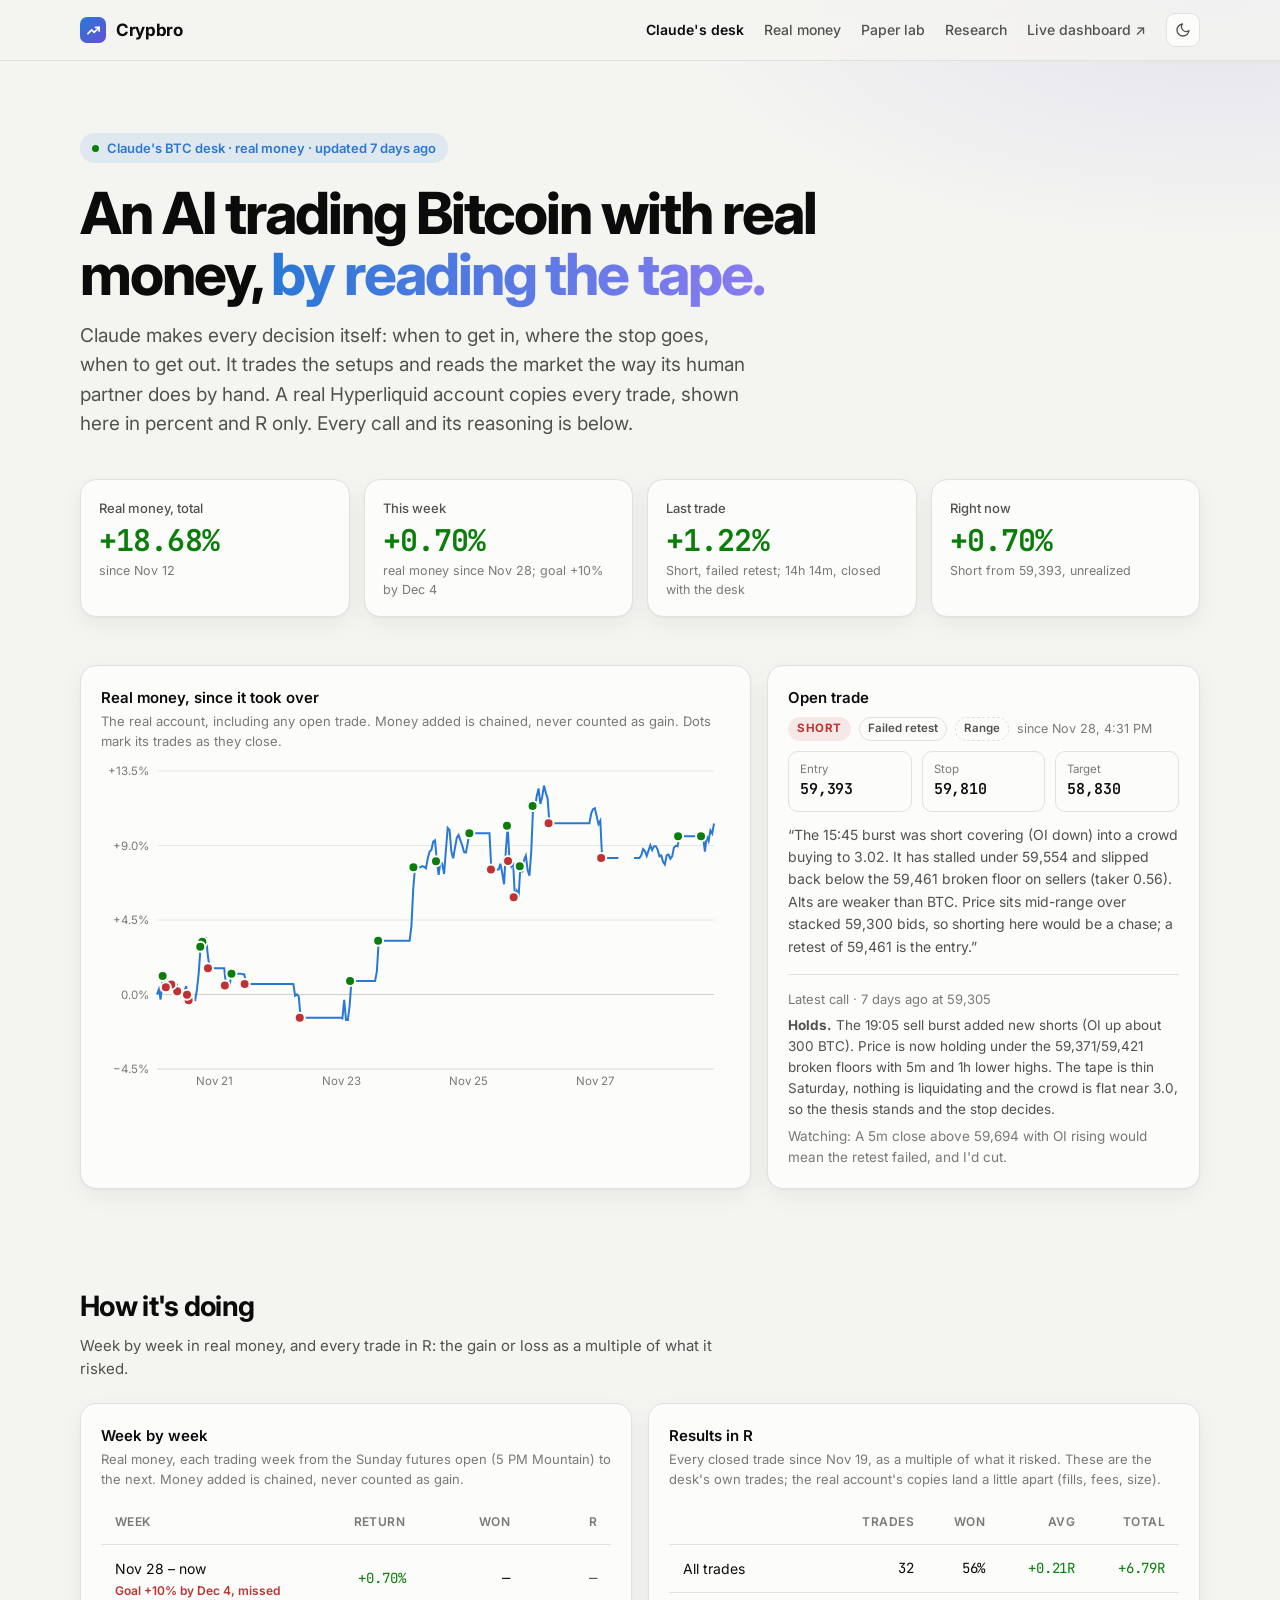
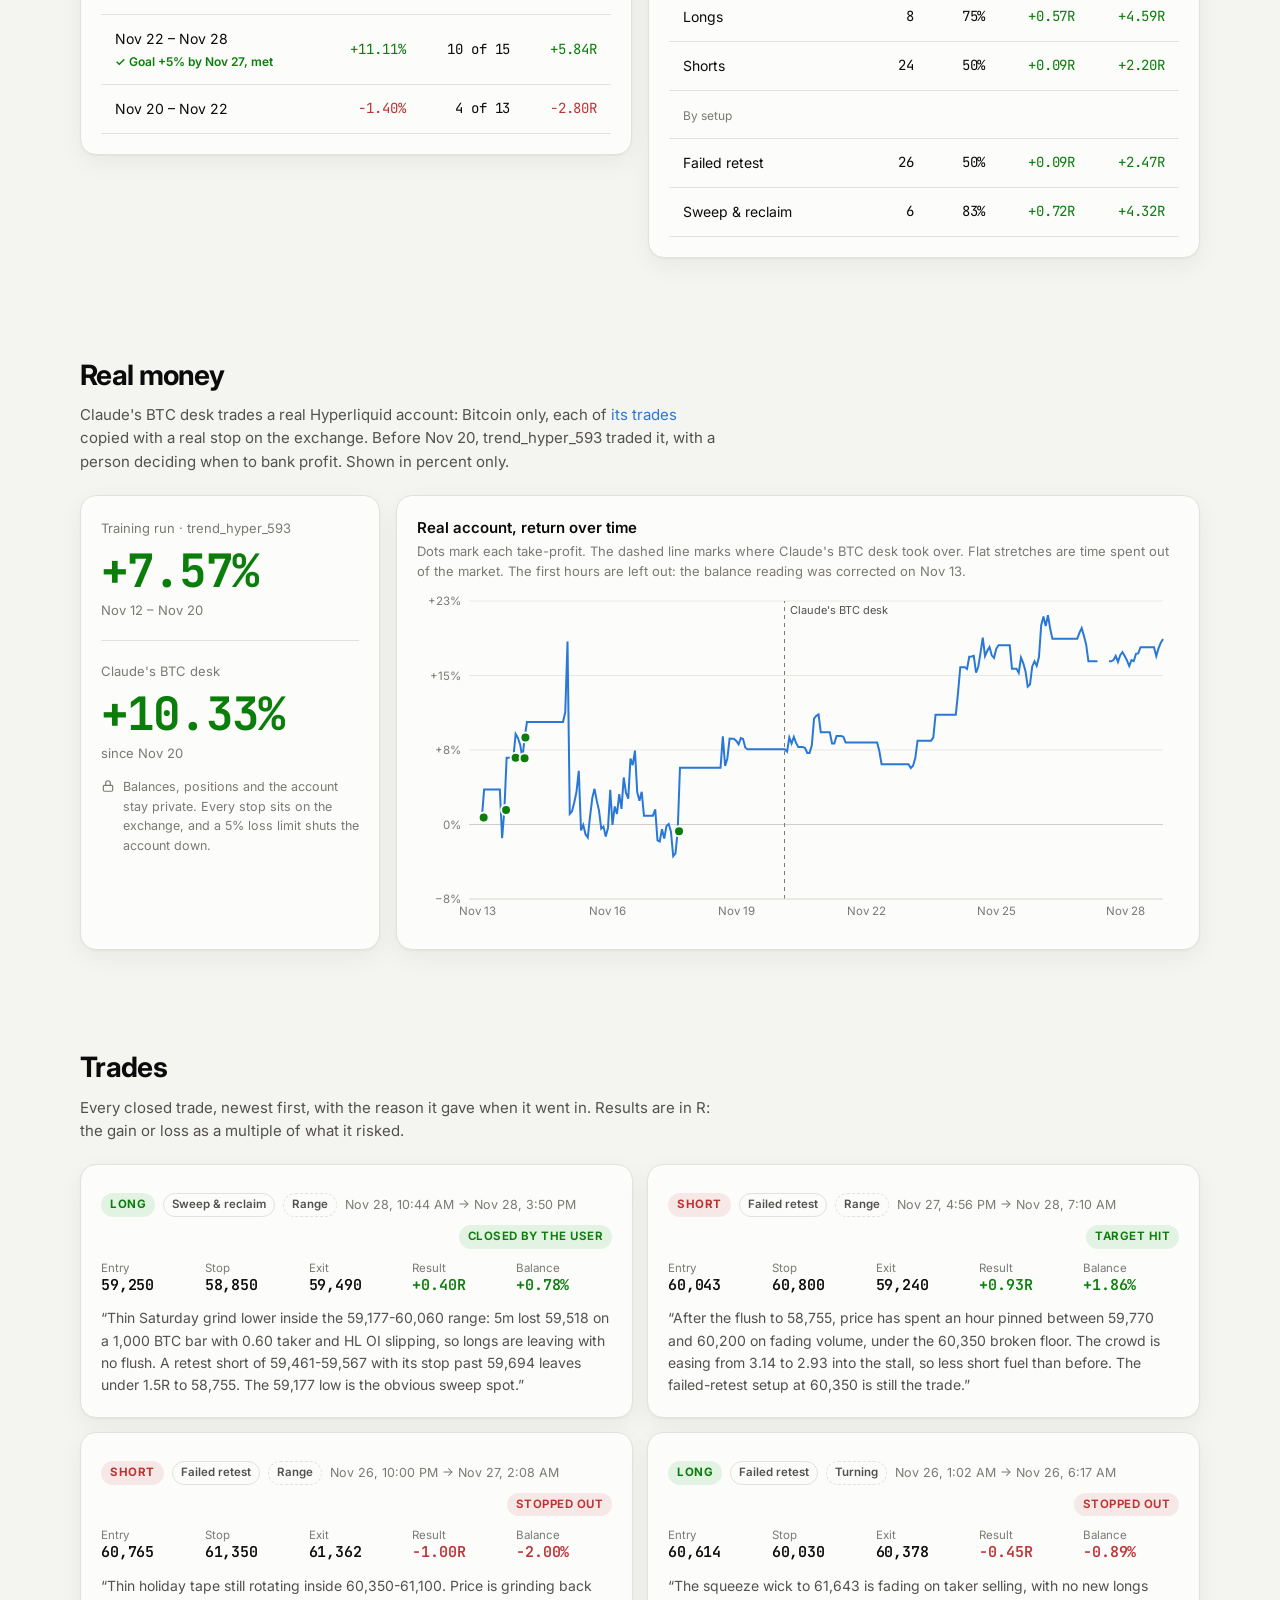
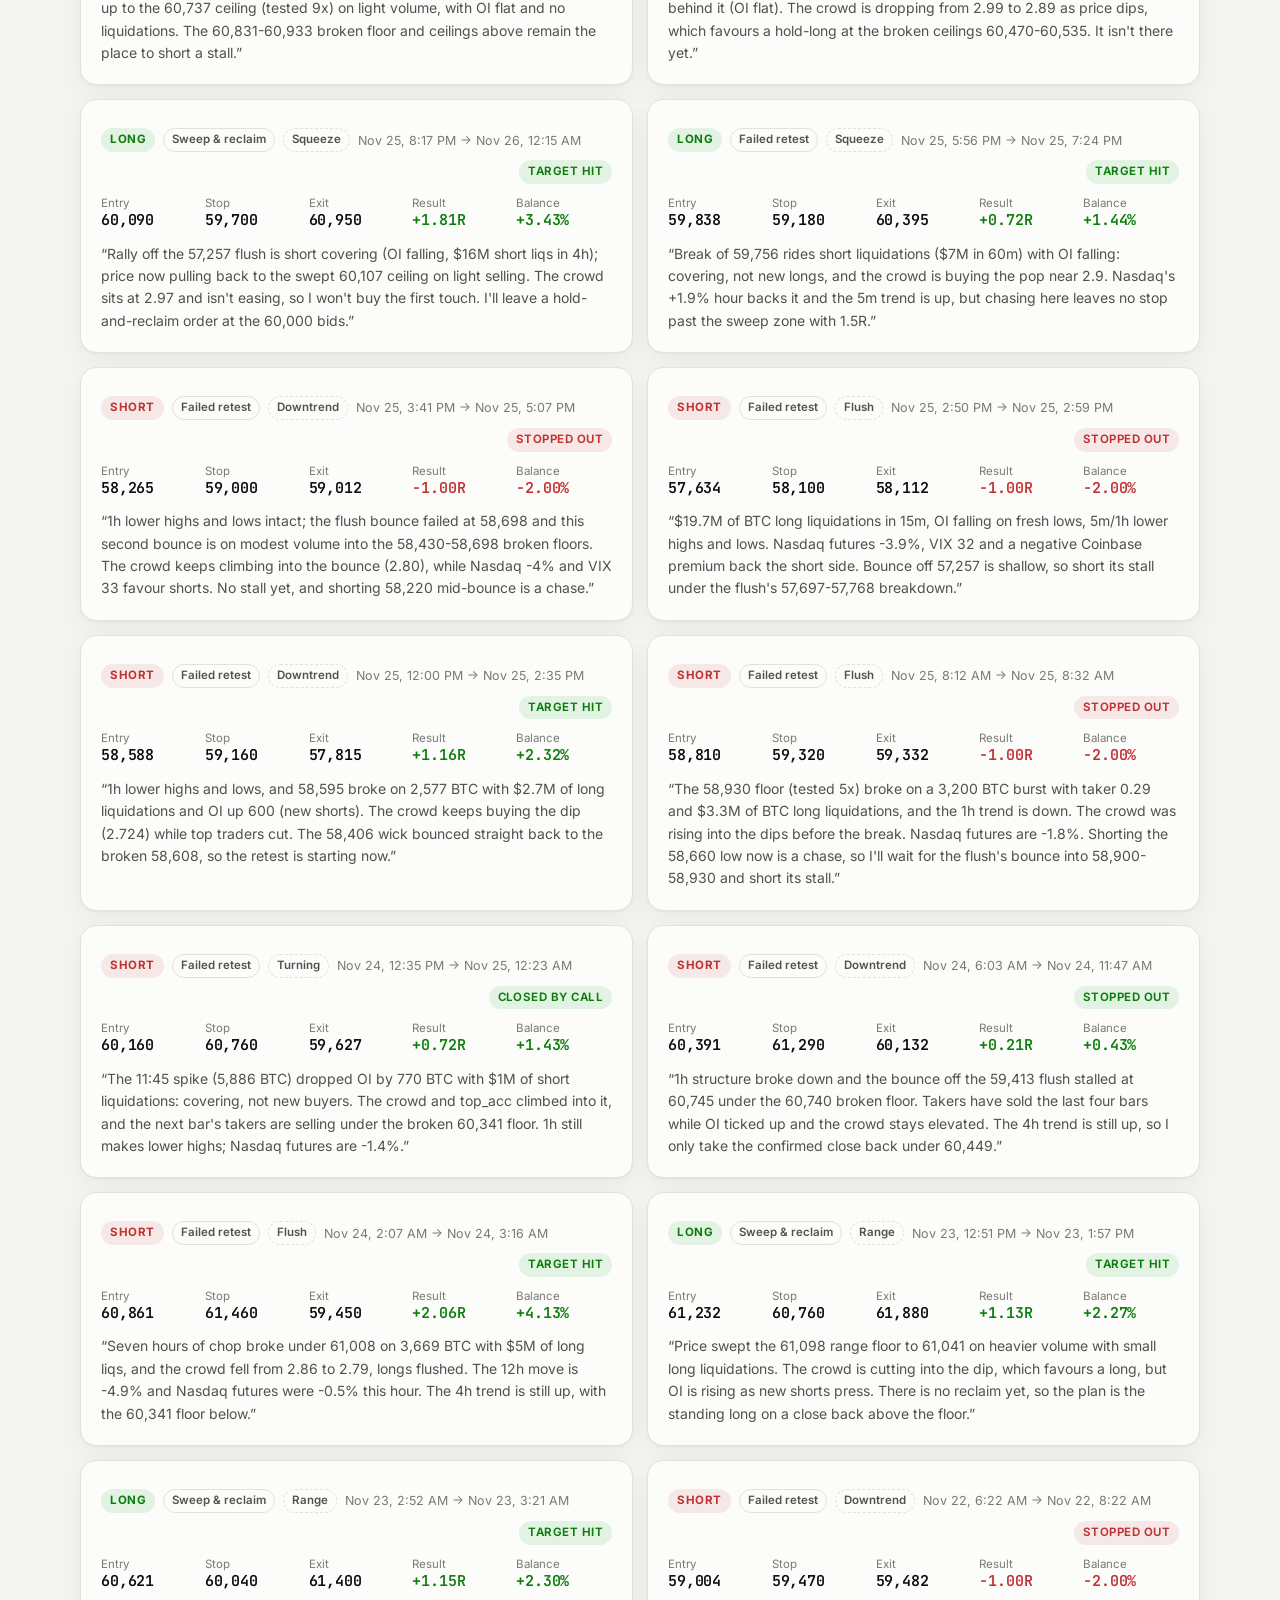
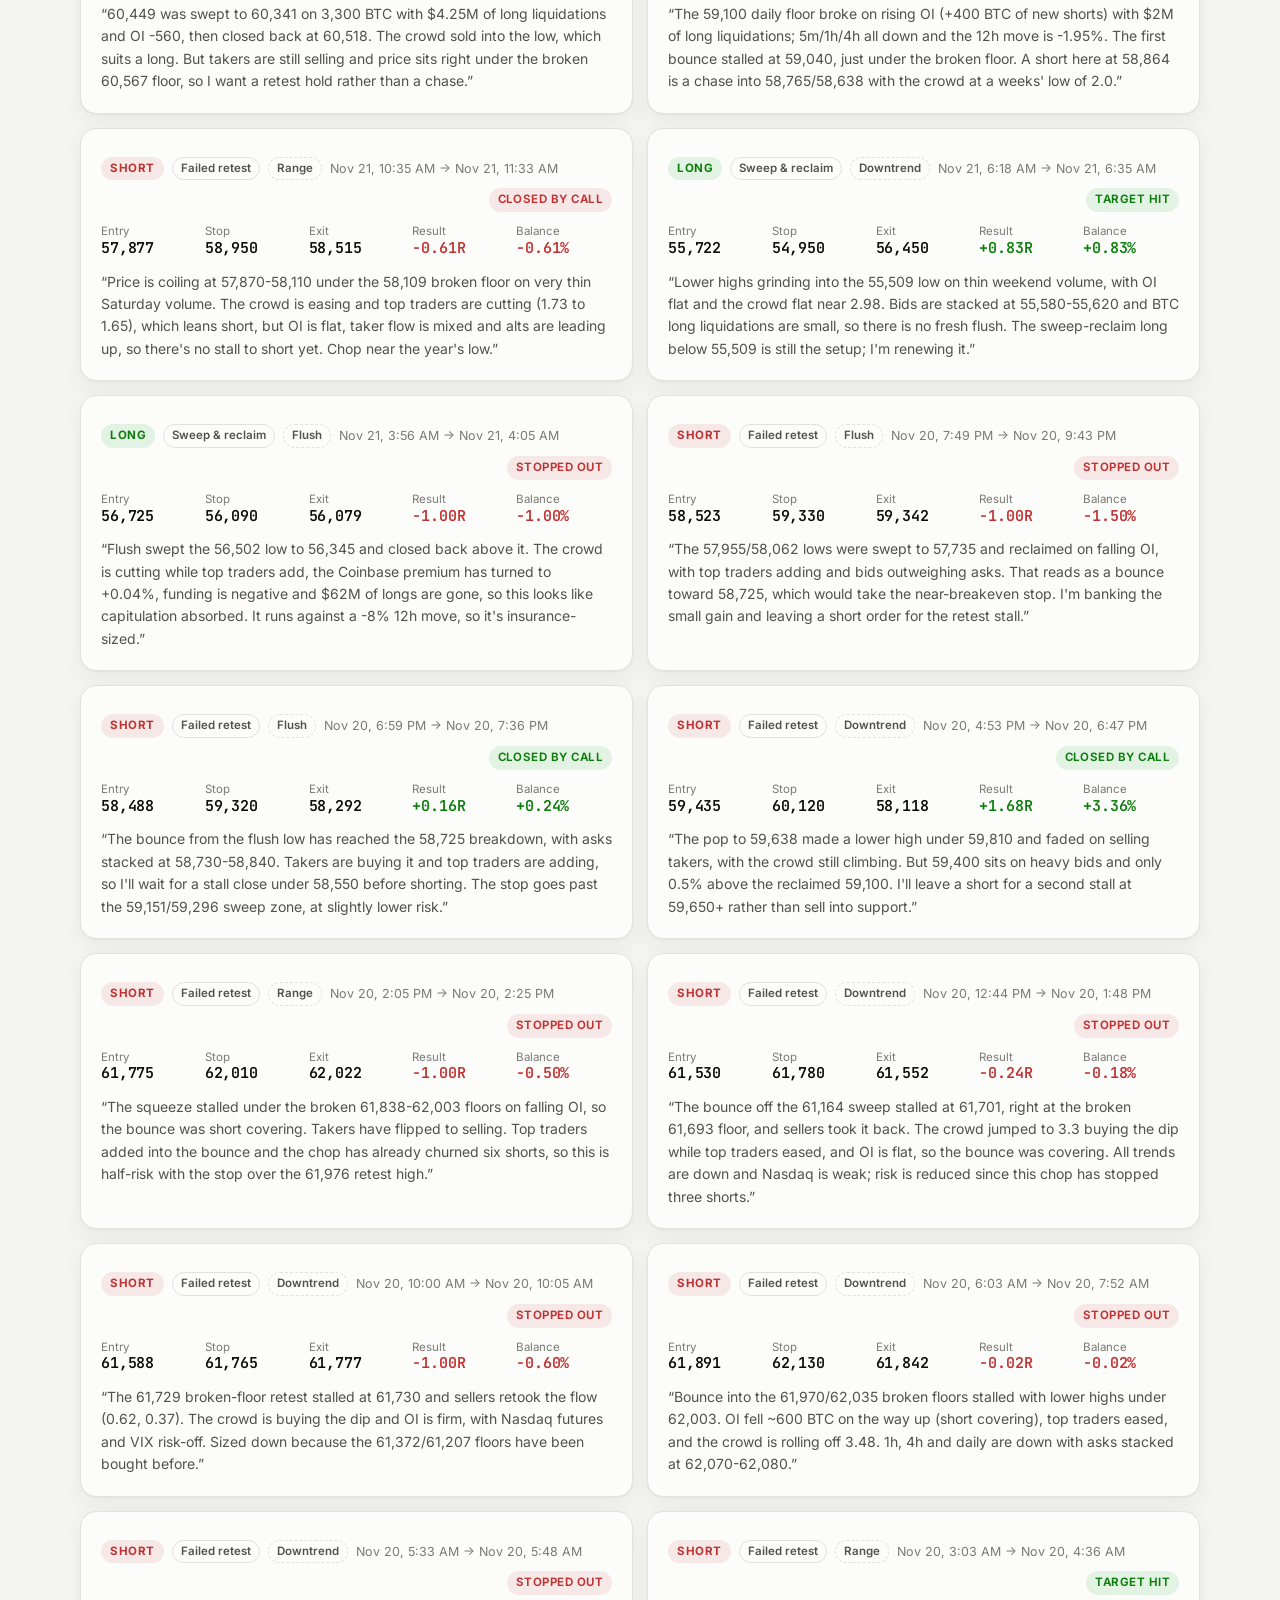
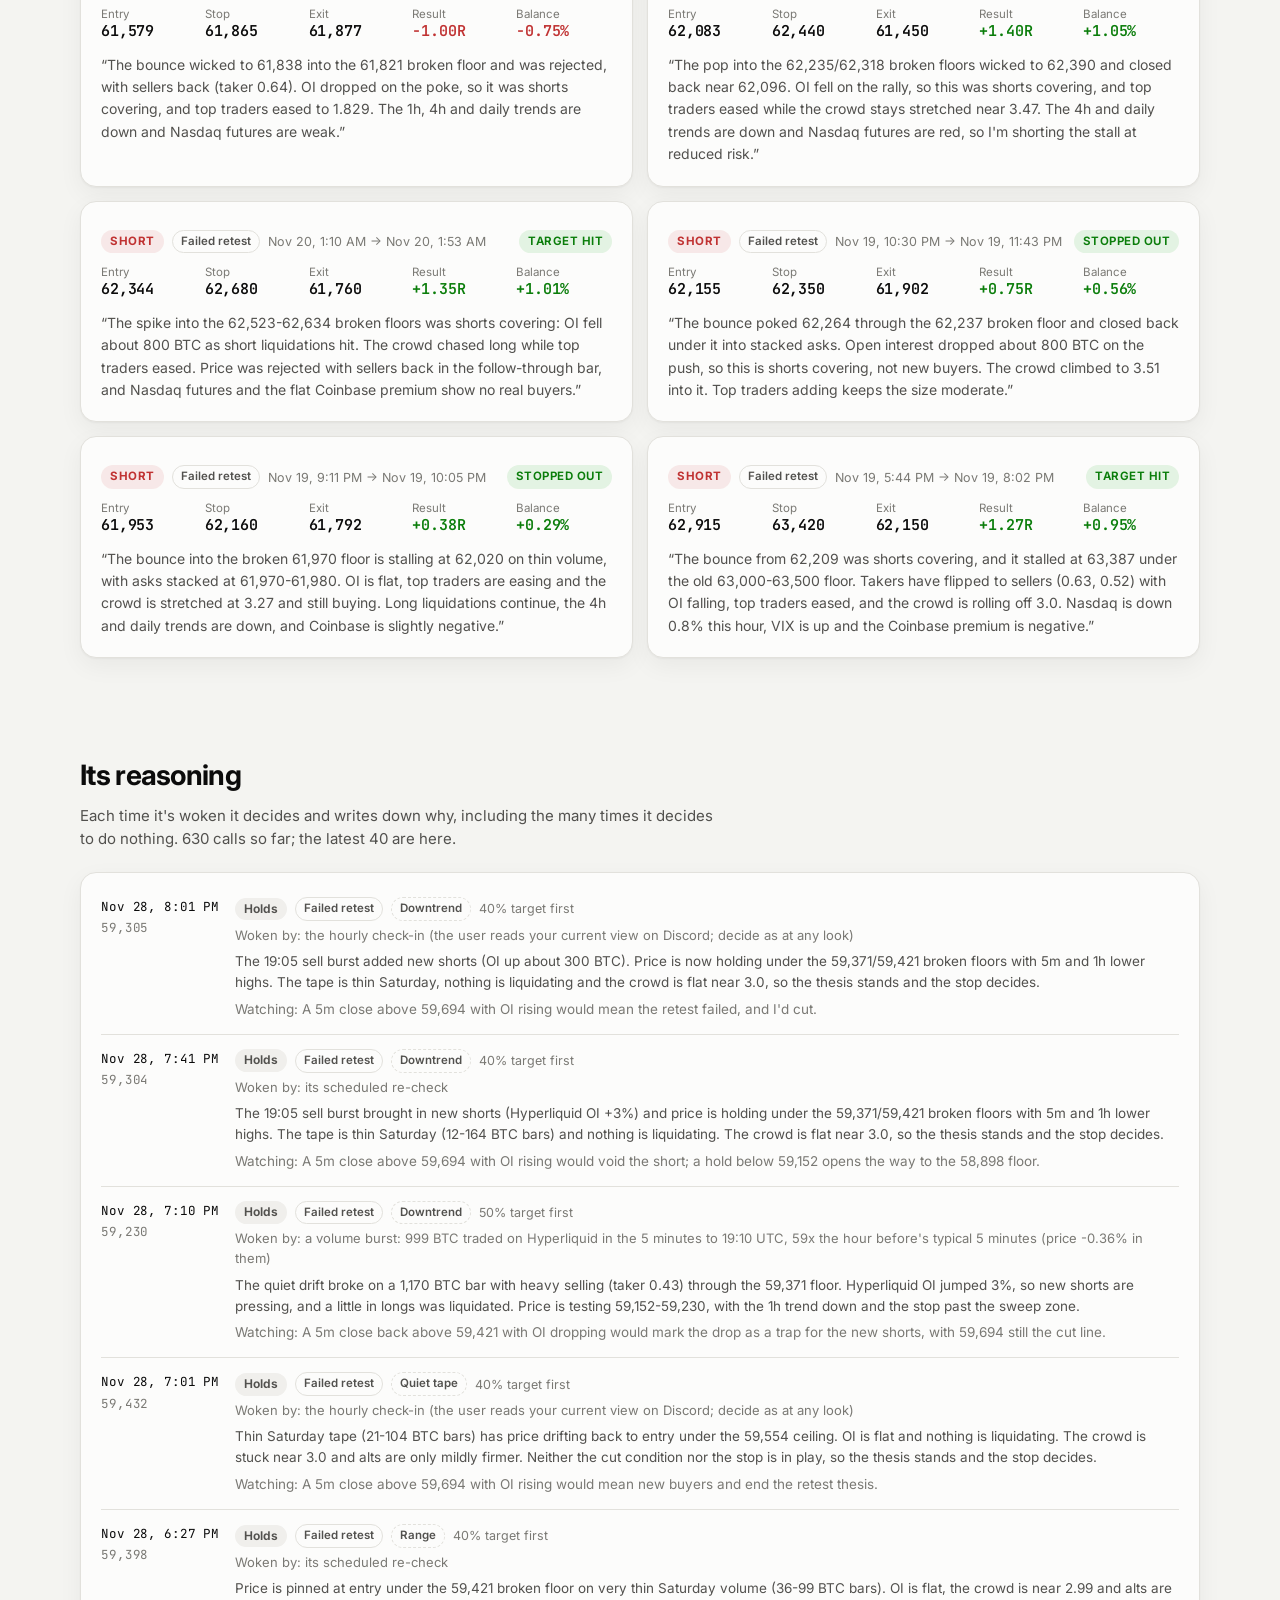
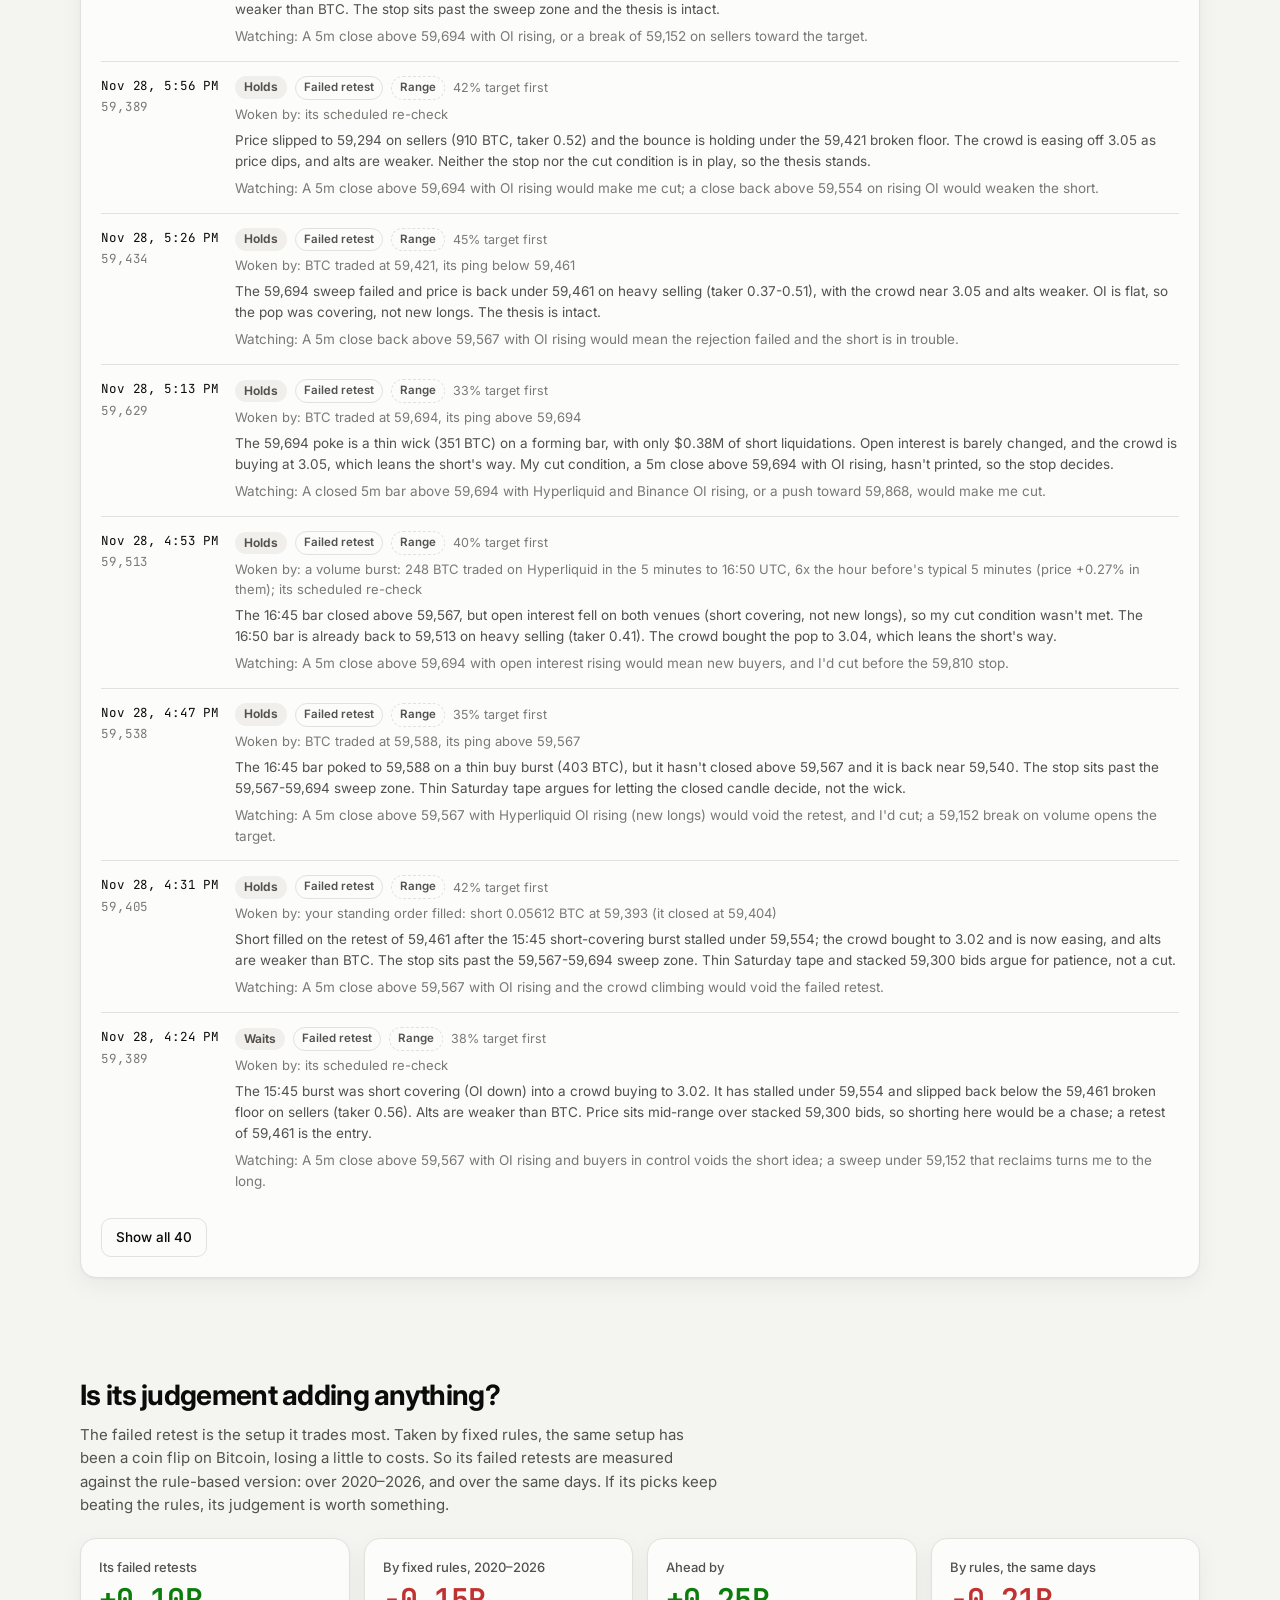
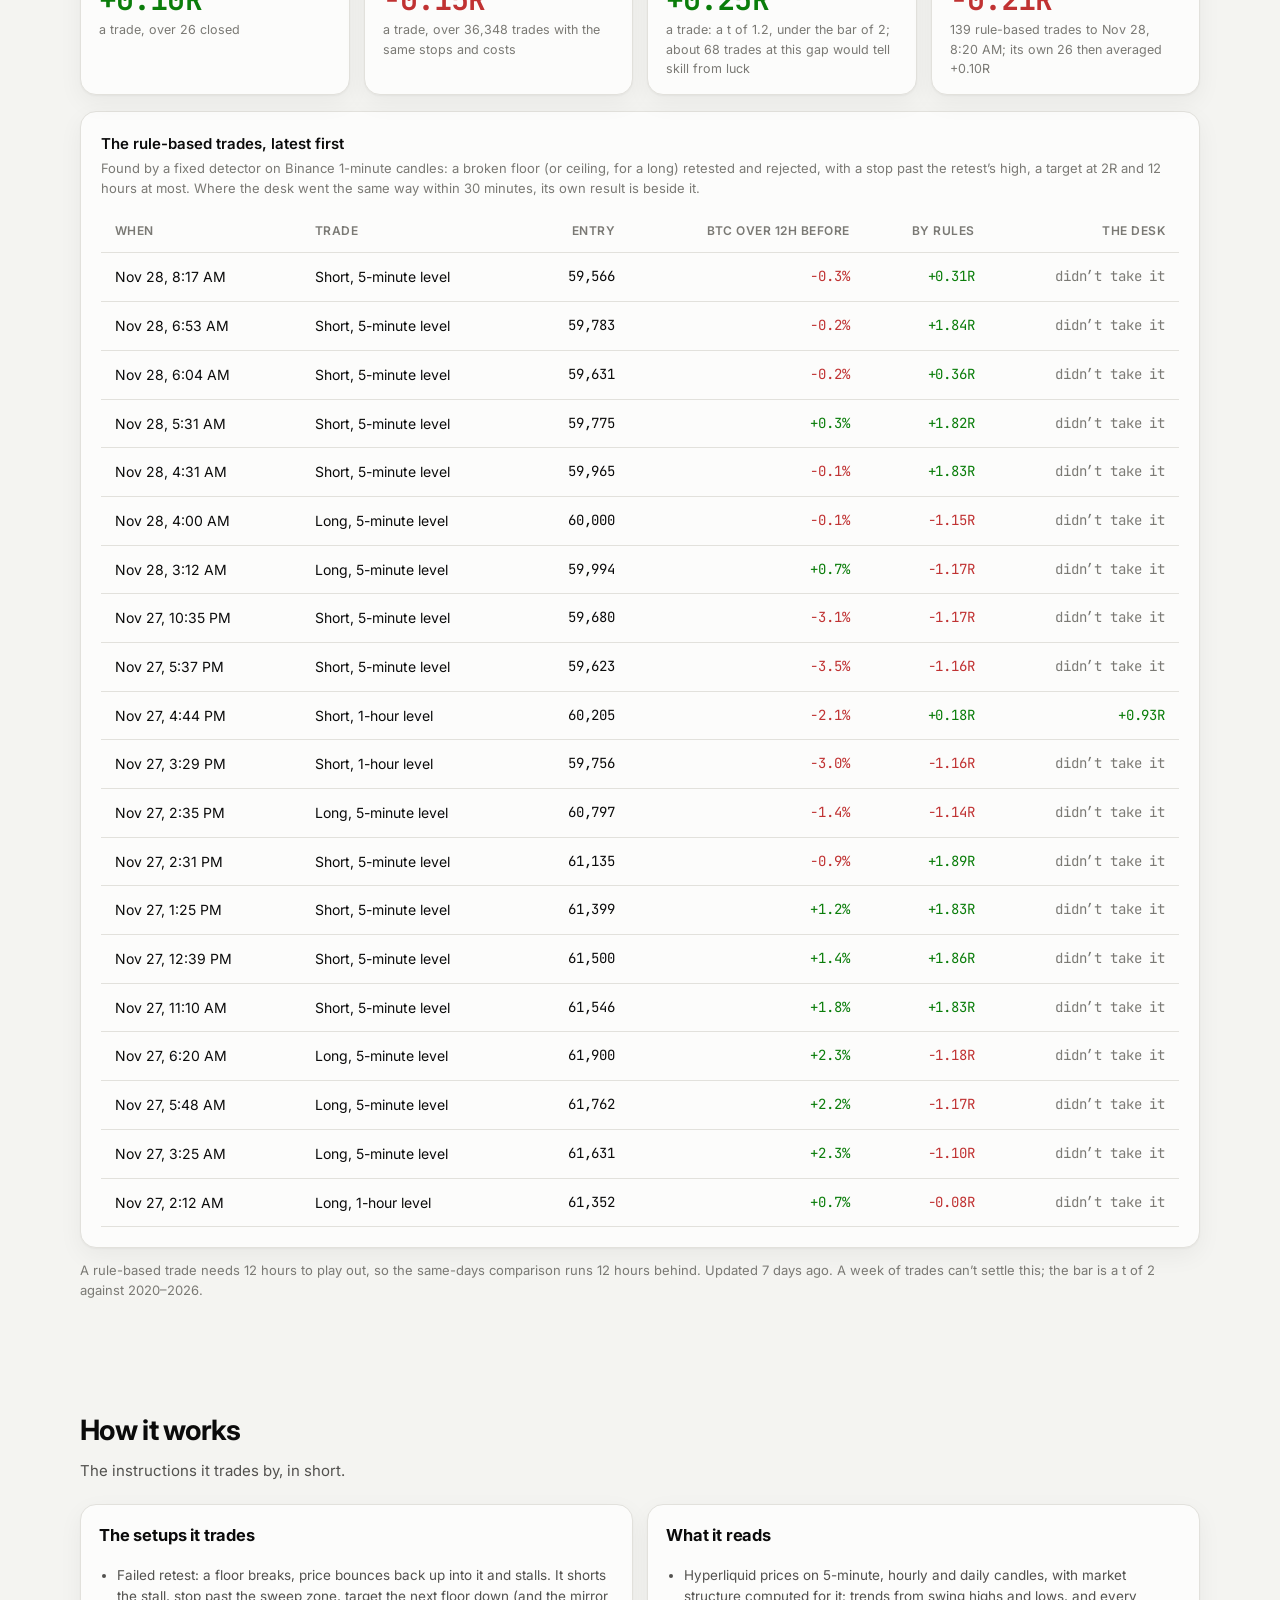
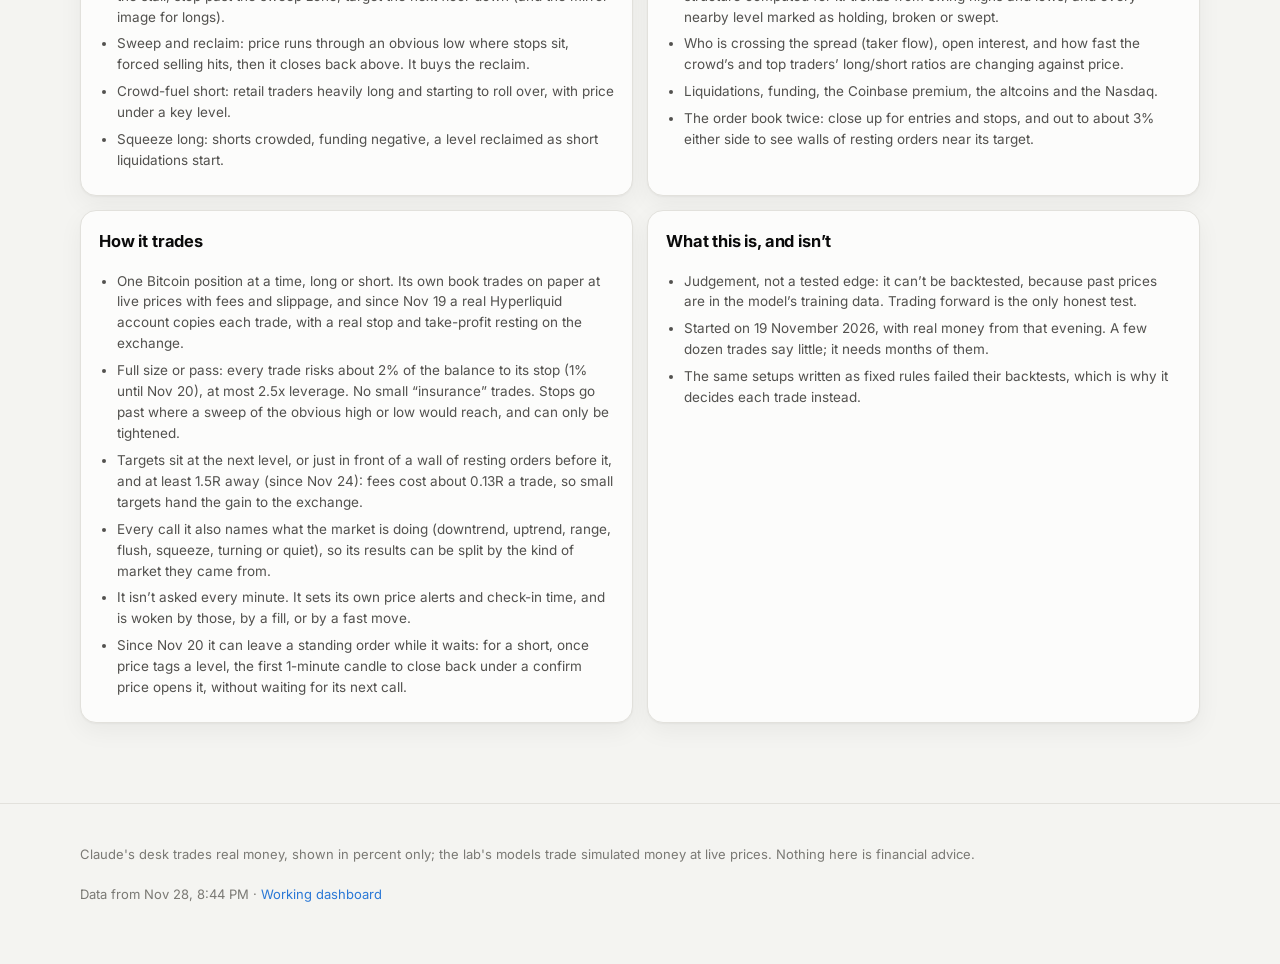
==== commit 9c6aae4c: "Paper dashboard, 2026-11-28 15:44 EST Co-Authored-By: Claude Opus 5.5 <noreply@anthropic.com>" ====
--- a/index.html
+++ b/index.html
@@ -3,14 +3,14 @@
   <head>
     <meta charset="UTF-8" />
     <meta name="viewport" content="width=device-width, initial-scale=1.0" />
-    <meta name="description" content="Systematic crypto trading, tested in the open: paper results, research and a real-money run." />
-    <title>Crypbro Results</title>
+    <meta name="description" content="Claude's BTC desk: an AI trading Bitcoin with real money, every call and result in the open. Plus the paper lab and its research." />
+    <title>Crypbro · Claude's BTC desk</title>
     <link rel="icon" href="data:image/svg+xml,%3Csvg xmlns='http://www.w3.org/2000/svg' viewBox='0 0 24 24'%3E%3Crect width='24' height='24' rx='6' fill='%232a78d6'/%3E%3Cpolyline points='4 16 9 11 13 14 20 7' fill='none' stroke='white' stroke-width='2.4' stroke-linecap='round' stroke-linejoin='round'/%3E%3C/svg%3E" />
     <link rel="preconnect" href="https://fonts.googleapis.com" />
     <link rel="preconnect" href="https://fonts.gstatic.com" crossorigin />
     <link href="https://fonts.googleapis.com/css2?family=Inter:wght@400;500;600;700;800&family=JetBrains+Mono:wght@400;600&display=swap" rel="stylesheet" />
-    <script type="module" crossorigin src="./assets/index-D_Wqde8p.js"></script>
-    <link rel="stylesheet" crossorigin href="./assets/index-Bmfn3Bqt.css">
+    <script type="module" crossorigin src="./assets/index-DWwuHaL7.js"></script>
+    <link rel="stylesheet" crossorigin href="./assets/index-CMP1JopA.css">
   </head>
   <body>
     <div id="root"></div>
--- a/assets/index-CMP1JopA.css
+++ b/assets/index-CMP1JopA.css
@@ -0,0 +1 @@
+:root{color-scheme:light;--page: #f4f4f1;--surface-1: #fcfcfb;--surface-2: #f0efec;--border: #e2e1dc;--border-strong: #cfcec8;--text-primary: #0b0b0b;--text-secondary: #52514e;--text-muted: #7a7974;--accent: #2a78d6;--accent-soft: rgba(42, 120, 214, .1);--up: #0a7d0a;--down: #c03232;--up-soft: rgba(12, 163, 12, .1);--down-soft: rgba(208, 59, 59, .1);--warn: #9a6400;--warn-soft: rgba(250, 178, 25, .16);--grid: #e8e7e2;--glow: radial-gradient(1200px 500px at 15% -10%, rgba(42, 120, 214, .14), transparent 60%), radial-gradient(900px 400px at 95% 0%, rgba(98, 80, 214, .1), transparent 60%);--series-1: #2a78d6;--series-2: #eb6834;--series-3: #1baf7a;--series-4: #eda100;--series-5: #e87ba4;--series-6: #008300;--shadow: 0 1px 2px rgba(0, 0, 0, .04), 0 8px 24px rgba(0, 0, 0, .05)}@media(prefers-color-scheme:dark){:root:not([data-theme=light]){color-scheme:dark;--page: #111110;--surface-1: #1a1a19;--surface-2: #222220;--border: #2c2c29;--border-strong: #3a3a36;--text-primary: #f0efec;--text-secondary: #c3c2b7;--text-muted: #8d8c84;--accent: #3987e5;--accent-soft: rgba(57, 135, 229, .14);--up: #3cc13c;--down: #ec6b6b;--up-soft: rgba(12, 163, 12, .16);--down-soft: rgba(208, 59, 59, .18);--warn: #fab219;--warn-soft: rgba(250, 178, 25, .14);--grid: #262624;--glow: radial-gradient(1200px 500px at 15% -10%, rgba(57, 135, 229, .18), transparent 60%), radial-gradient(900px 400px at 95% 0%, rgba(144, 133, 233, .12), transparent 60%);--series-1: #3987e5;--series-2: #d95926;--series-3: #199e70;--series-4: #c98500;--series-5: #d55181;--series-6: #008300;--shadow: 0 1px 2px rgba(0, 0, 0, .3), 0 8px 24px rgba(0, 0, 0, .25)}}:root[data-theme=dark]{color-scheme:dark;--page: #111110;--surface-1: #1a1a19;--surface-2: #222220;--border: #2c2c29;--border-strong: #3a3a36;--text-primary: #f0efec;--text-secondary: #c3c2b7;--text-muted: #8d8c84;--accent: #3987e5;--accent-soft: rgba(57, 135, 229, .14);--up: #3cc13c;--down: #ec6b6b;--up-soft: rgba(12, 163, 12, .16);--down-soft: rgba(208, 59, 59, .18);--warn: #fab219;--warn-soft: rgba(250, 178, 25, .14);--grid: #262624;--glow: radial-gradient(1200px 500px at 15% -10%, rgba(57, 135, 229, .18), transparent 60%), radial-gradient(900px 400px at 95% 0%, rgba(144, 133, 233, .12), transparent 60%);--series-1: #3987e5;--series-2: #d95926;--series-3: #199e70;--series-4: #c98500;--series-5: #d55181;--series-6: #008300;--shadow: 0 1px 2px rgba(0, 0, 0, .3), 0 8px 24px rgba(0, 0, 0, .25)}*{box-sizing:border-box}html{scroll-behavior:smooth;scroll-padding-top:72px}body{margin:0;background:var(--page);background-image:var(--glow);background-repeat:no-repeat;color:var(--text-primary);font:15px/1.55 Inter,system-ui,-apple-system,Segoe UI,sans-serif;-webkit-font-smoothing:antialiased}a{color:var(--accent);text-decoration:none}a:hover{text-decoration:underline}.num{font-family:JetBrains Mono,ui-monospace,monospace;font-variant-numeric:tabular-nums;letter-spacing:-.01em}.up{color:var(--up)}.down{color:var(--down)}.flat{color:var(--text-secondary)}.muted{color:var(--text-muted)}.wrap{max-width:1160px;margin:0 auto;padding:0 20px}@media(max-width:600px){.wrap{padding:0 16px}}.nav{position:sticky;top:0;z-index:20;background:color-mix(in srgb,var(--page) 82%,transparent);-webkit-backdrop-filter:saturate(160%) blur(12px);backdrop-filter:saturate(160%) blur(12px);border-bottom:1px solid var(--border)}.nav .wrap{display:flex;align-items:center;gap:24px;height:60px}.brand{display:flex;align-items:center;gap:10px;font-weight:700;font-size:17px;color:var(--text-primary);letter-spacing:-.02em}.brand:hover{text-decoration:none}.brand-mark{width:26px;height:26px;border-radius:7px;background:linear-gradient(135deg,var(--series-1),#6250d6);display:grid;place-items:center}.nav-links{display:flex;gap:20px;margin-left:auto;align-items:center}.nav-links a{color:var(--text-secondary);font-size:14px;font-weight:500}.nav-links a:hover{color:var(--text-primary);text-decoration:none}.icon-btn{border:1px solid var(--border);background:var(--surface-1);color:var(--text-secondary);width:34px;height:34px;border-radius:9px;display:grid;place-items:center;cursor:pointer}.icon-btn:hover{color:var(--text-primary);border-color:var(--border-strong)}@media(max-width:720px){.nav-links a.hide-sm{display:none}.nav-links{gap:14px}}.hero{padding:72px 0 40px}.eyebrow{display:inline-flex;align-items:center;gap:8px;font-size:13px;font-weight:600;color:var(--accent);background:var(--accent-soft);padding:5px 12px;border-radius:999px}.pulse{width:7px;height:7px;border-radius:50%;background:var(--up);box-shadow:0 0 0 0 var(--up);animation:pulse 2s infinite}@keyframes pulse{0%{box-shadow:0 0 color-mix(in srgb,var(--up) 60%,transparent)}70%{box-shadow:0 0 0 8px transparent}to{box-shadow:0 0 0 0 transparent}}@media(prefers-reduced-motion:reduce){.pulse{animation:none}html{scroll-behavior:auto}}.hero h1{font-size:clamp(34px,5.6vw,58px);line-height:1.05;letter-spacing:-.035em;margin:20px 0 16px;max-width:820px;font-weight:750}.hero h1 .grad{background:linear-gradient(90deg,var(--series-1),#8a7bf0);-webkit-background-clip:text;background-clip:text;color:transparent}.hero p.lede{font-size:clamp(16px,2vw,19px);color:var(--text-secondary);max-width:680px;margin:0}.kpis{display:grid;grid-template-columns:repeat(4,1fr);gap:14px;margin-top:40px}@media(max-width:900px){.kpis{grid-template-columns:repeat(2,1fr)}}@media(max-width:460px){.kpis{grid-template-columns:1fr}}.kpi{background:var(--surface-1);border:1px solid var(--border);border-radius:16px;padding:18px 18px 16px;box-shadow:var(--shadow)}.kpi .k{font-size:13px;color:var(--text-secondary);font-weight:500}.kpi .v{font-size:30px;font-weight:650;letter-spacing:-.03em;margin:6px 0 4px;line-height:1.1}.kpi .s{font-size:12.5px;color:var(--text-muted)}section.block{padding:48px 0}.section-head{display:flex;align-items:flex-end;justify-content:space-between;gap:20px;margin-bottom:22px;flex-wrap:wrap}.section-head h2{font-size:28px;letter-spacing:-.025em;margin:0 0 6px}.section-head p{margin:0;color:var(--text-secondary);max-width:640px}.card{background:var(--surface-1);border:1px solid var(--border);border-radius:16px;box-shadow:var(--shadow)}.card-pad{padding:20px}@media(max-width:600px){.card-pad{padding:14px}}.card-title{font-size:15px;font-weight:600;margin:0}.card-sub{font-size:13px;color:var(--text-muted);margin:2px 0 0}.chips{display:flex;flex-wrap:wrap;gap:8px;margin:14px 0 6px}.chip{display:inline-flex;align-items:center;gap:7px;font-size:12.5px;font-weight:500;border:1px solid var(--border);background:var(--surface-1);color:var(--text-secondary);padding:5px 11px;border-radius:999px;cursor:pointer;white-space:nowrap}.chip:hover{border-color:var(--border-strong);color:var(--text-primary)}.chip[aria-pressed=true]{color:var(--text-primary);border-color:var(--border-strong);background:var(--surface-2)}.chip:disabled{opacity:.45;cursor:not-allowed}.swatch{width:14px;height:3px;border-radius:2px;flex:none}.chip .swatch.off{background:var(--border-strong)!important}.chart-box{height:340px;margin-top:8px}@media(max-width:600px){.chart-box{height:260px}}.tooltip{background:var(--surface-1);border:1px solid var(--border-strong);border-radius:10px;padding:10px 12px;box-shadow:var(--shadow);font-size:12.5px;min-width:190px}.tooltip .when{color:var(--text-muted);margin-bottom:6px}.tooltip .row{display:flex;align-items:center;gap:8px;justify-content:space-between;padding:2px 0}.tooltip .row .who{display:flex;align-items:center;gap:7px;color:var(--text-secondary)}.recharts-cartesian-axis-tick-value{fill:var(--text-muted);font-size:11.5px}.recharts-surface:focus{outline:none}.table-wrap{overflow-x:auto}table.board{width:100%;border-collapse:collapse;font-size:14px}table.board th{text-align:left;font-size:12px;font-weight:600;color:var(--text-muted);text-transform:uppercase;letter-spacing:.04em;padding:12px 14px;border-bottom:1px solid var(--border);white-space:nowrap}table.board th.r,table.board td.r{text-align:right}table.board th button{all:unset;cursor:pointer}table.board th button:hover{color:var(--text-primary)}table.board td{padding:13px 14px;border-bottom:1px solid var(--border);vertical-align:middle;white-space:nowrap}table.board tbody tr.row{cursor:pointer;transition:background .12s}table.board tbody tr.row:hover{background:var(--surface-2)}table.board tbody tr.row:focus-visible{outline:2px solid var(--accent);outline-offset:-2px}table.board tr.open-row td{background:var(--surface-2)}.rank{color:var(--text-muted);font-weight:600;width:28px}@media(max-width:640px){table.board .col-wide{display:none}table.board td,table.board th{padding:12px 10px}table.board td:nth-child(2){white-space:normal}.facts{grid-template-columns:repeat(2,1fr)}}.model-name{font-weight:600}.badge{display:inline-flex;align-items:center;gap:5px;font-size:11.5px;font-weight:600;padding:2px 8px;border-radius:999px;border:1px solid var(--border);color:var(--text-secondary);margin-left:8px}.badge.human{color:var(--accent);background:var(--accent-soft);border-color:transparent}.ret{font-weight:650;font-size:15px}.detail{padding:6px 4px 18px;display:grid;grid-template-columns:1.3fr 1fr;gap:22px;white-space:normal}@media(max-width:860px){.detail{grid-template-columns:1fr}}.detail p{margin:0 0 12px;color:var(--text-secondary)}.facts{display:grid;grid-template-columns:repeat(3,1fr);gap:10px;margin-top:4px}.fact{background:var(--surface-1);border:1px solid var(--border);border-radius:10px;padding:9px 11px}.fact .k{font-size:11.5px;color:var(--text-muted)}.fact .v{font-size:15px;font-weight:600}.pos-list{display:flex;flex-wrap:wrap;gap:6px}.pos{font-size:12px;padding:3px 8px;border-radius:7px;background:var(--surface-1);border:1px solid var(--border)}.pos b{font-weight:600}.live-grid{display:grid;grid-template-columns:300px 1fr;gap:16px}@media(max-width:860px){.live-grid{grid-template-columns:1fr}}.big{font-size:46px;font-weight:700;letter-spacing:-.04em;line-height:1;margin:10px 0 6px}.pull{display:flex;justify-content:space-between;align-items:center;gap:12px;flex-wrap:wrap;padding:10px 0;border-top:1px solid var(--border);font-size:14px}.run+.run{margin-top:20px;padding-top:18px;border-top:1px solid var(--border)}.lock-note{display:flex;gap:8px;align-items:flex-start;font-size:12.5px;color:var(--text-muted);margin-top:14px}.stats-strip{display:grid;grid-template-columns:repeat(3,1fr);gap:14px;margin-bottom:22px}@media(max-width:700px){.stats-strip{grid-template-columns:1fr}}.cards{display:grid;grid-template-columns:repeat(3,1fr);gap:14px}@media(max-width:1000px){.cards{grid-template-columns:repeat(2,1fr)}}@media(max-width:640px){.cards{grid-template-columns:1fr}}.study{display:flex;flex-direction:column;gap:10px;padding:18px}.study h3{font-size:16.5px;margin:0;letter-spacing:-.01em}.study .q{font-size:13.5px;color:var(--text-secondary);margin:0;font-style:italic}.study .f{font-size:13.5px;color:var(--text-secondary);margin:0}.study .meta{display:flex;justify-content:space-between;align-items:center;font-size:12px;color:var(--text-muted)}.verdict{display:inline-flex;align-items:center;gap:5px;font-size:11.5px;font-weight:650;padding:3px 9px;border-radius:999px;text-transform:uppercase;letter-spacing:.04em}.verdict.passed{color:var(--up);background:var(--up-soft)}.verdict.failed{color:var(--down);background:var(--down-soft)}.verdict.lead{color:var(--warn);background:var(--warn-soft)}.verdict.on-paper{color:var(--accent);background:var(--accent-soft)}.nums{display:grid;grid-template-columns:1fr 1fr;gap:8px;margin-top:auto;padding-top:6px}.nums div{background:var(--surface-2);border-radius:9px;padding:7px 9px}.nums .k{font-size:11px;color:var(--text-muted)}.nums .v{font-size:13.5px;font-weight:600}.two-col{display:grid;grid-template-columns:1fr 1fr;gap:16px;margin-top:16px}@media(max-width:900px){.two-col{grid-template-columns:1fr}}.two-col.top{align-items:start}.two-col>*{min-width:0}.week-goal{font-size:12px;font-weight:600;margin-top:3px}.log{list-style:none;margin:10px 0 0;padding:0;max-height:420px;overflow-y:auto}.log li{display:grid;grid-template-columns:92px 1fr;gap:10px;padding:8px 0;border-top:1px solid var(--border);font-size:13.5px}.log li .d{color:var(--text-muted)}.call{padding:14px 0;border-top:1px solid var(--border)}.call:first-of-type{border-top:0}.call .h{font-size:13px;color:var(--text-muted);margin-bottom:6px}.call ul{margin:0;padding-left:18px;font-size:13.5px;color:var(--text-secondary)}.call li{margin:3px 0}.btn{display:inline-flex;align-items:center;gap:8px;border:1px solid var(--border);background:var(--surface-1);color:var(--text-primary);padding:8px 14px;border-radius:10px;font:inherit;font-size:13.5px;font-weight:500;cursor:pointer}.btn:hover{border-color:var(--border-strong);text-decoration:none}.view-toggle{display:inline-flex;border:1px solid var(--border);border-radius:10px;overflow:hidden}.view-toggle button{border:0;background:var(--surface-1);color:var(--text-secondary);padding:6px 12px;font:inherit;font-size:12.5px;cursor:pointer}.view-toggle button[aria-pressed=true]{background:var(--surface-2);color:var(--text-primary);font-weight:600}footer{padding:40px 0 60px;color:var(--text-muted);font-size:13px;border-top:1px solid var(--border);margin-top:32px}footer .wrap{display:flex;justify-content:space-between;gap:20px;flex-wrap:wrap}.loading{display:grid;place-items:center;min-height:60vh;color:var(--text-muted)}.desk-grid{display:grid;grid-template-columns:1.55fr 1fr;gap:16px}@media(max-width:900px){.desk-grid{grid-template-columns:1fr}}section.block:has(.desk-grid){padding-top:8px}.desk-tags{display:flex;flex-wrap:wrap;align-items:center;gap:8px;font-size:12.5px;margin:8px 0 4px}.desk-tags .badge{margin-left:0}.badge.regime{border-style:dashed}.side{font-size:11.5px;font-weight:700;text-transform:uppercase;letter-spacing:.05em;padding:3px 9px;border-radius:999px}.side.long{color:var(--up);background:var(--up-soft)}.side.short{color:var(--down);background:var(--down-soft)}.desk-quote{font-size:14px;color:var(--text-secondary);margin:12px 0 0;line-height:1.6}.desk-facts{margin-top:10px}.desk-latest{border-top:1px solid var(--border);margin-top:16px;padding-top:12px}.desk-latest p{margin:6px 0 0;font-size:13.5px;color:var(--text-secondary)}.desk-latest p.muted{color:var(--text-muted)}.desk-trades{display:grid;grid-template-columns:1fr 1fr;gap:14px}@media(max-width:900px){.desk-trades{grid-template-columns:1fr}}.desk-numbers{display:grid;grid-template-columns:repeat(5,1fr);gap:8px;margin-top:12px}@media(max-width:520px){.desk-numbers{grid-template-columns:repeat(3,1fr)}}.desk-numbers div>div{line-height:1.3}.desk-numbers .k{font-size:11.5px;color:var(--text-muted)}.desk-numbers .v{font-size:15px;font-weight:600}.desk-trade .verdict{margin-left:auto}.desk-calls{list-style:none;margin:0;padding:0}.desk-call{display:grid;grid-template-columns:120px 1fr;gap:14px;padding:14px 0;border-top:1px solid var(--border)}.desk-call:first-child{border-top:0;padding-top:4px}.desk-call .when{display:flex;flex-direction:column;gap:2px;font-size:12.5px}.desk-call p{margin:6px 0 0;font-size:13.5px;color:var(--text-secondary)}.desk-call p.muted{color:var(--text-muted)}.desk-call .desk-tags{margin-top:0}@media(max-width:600px){.desk-call{grid-template-columns:1fr;gap:4px}.desk-call .when{flex-direction:row;gap:10px}}.act{font-size:12px;font-weight:650;padding:2px 9px;border-radius:999px;background:var(--surface-2);color:var(--text-secondary)}.act.open_long,.act.open_short,.act.close{color:var(--accent);background:var(--accent-soft)}.act.adjust{color:var(--warn);background:var(--warn-soft)}.desk-how{grid-template-columns:1fr 1fr}@media(max-width:760px){.desk-how{grid-template-columns:1fr}}.desk-how ul{margin:0;padding-left:18px;font-size:13.5px;color:var(--text-secondary)}.desk-how li{margin:6px 0}.nav-links a.current{color:var(--text-primary);font-weight:600}.show-xs{display:none}@media(max-width:440px){.hide-xs{display:none}.show-xs{display:inline}.nav .wrap,.nav-links{gap:10px}.nav-links a{font-size:13px}}@media(max-width:370px){.nav-links a.hide-xxs{display:none}}
